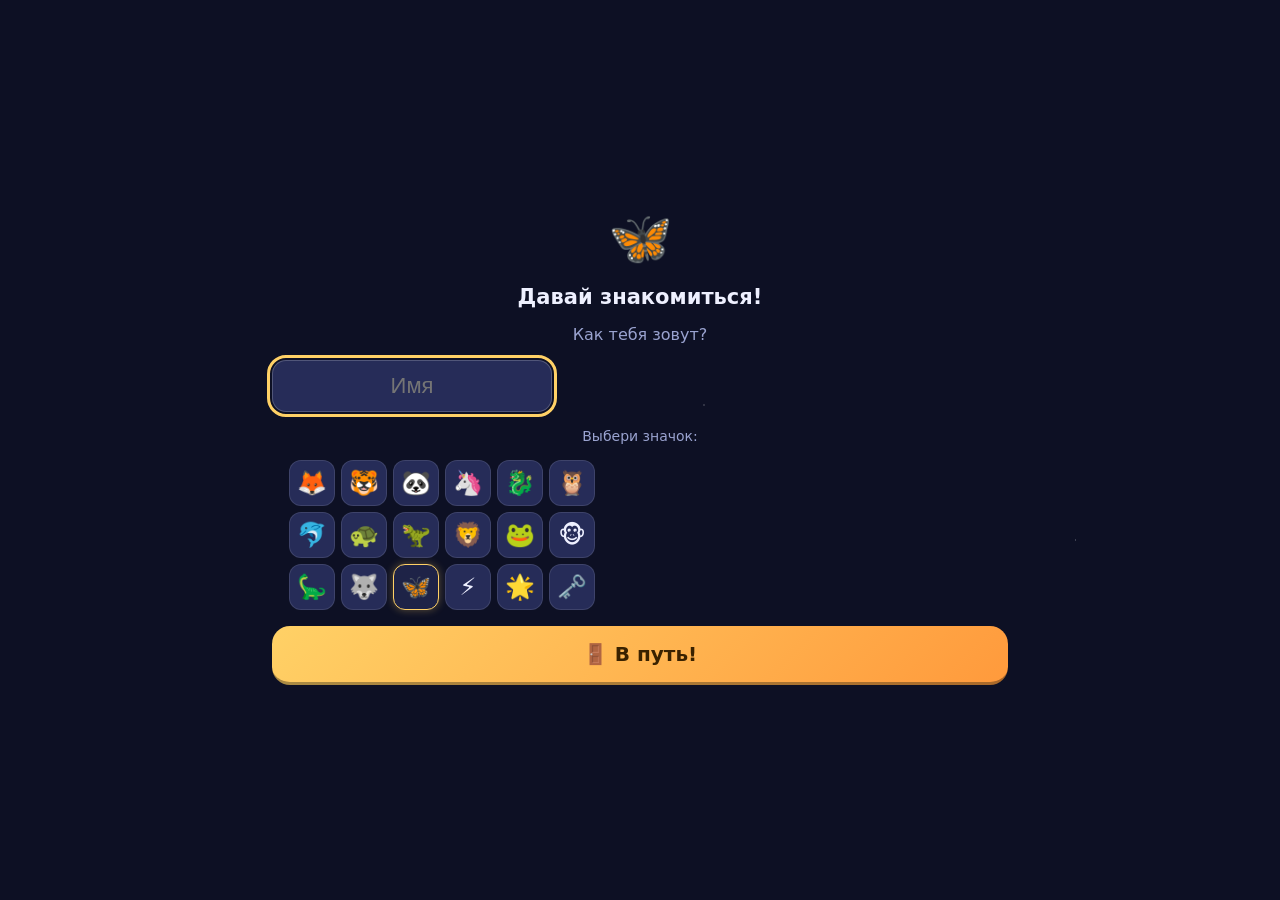
==== index.html @ c955a7b5 "a11y: контраст текста плиток земель до WCAG AA Белый текст на ярких землях не проходил AA: ×10 (жёлт" ====
<!DOCTYPE html>
<html lang="ru">
<head>
<meta charset="UTF-8">
<meta name="viewport" content="width=device-width, initial-scale=1.0, user-scalable=no">
<meta name="theme-color" content="#0d1024">
<link rel="manifest" href="manifest.webmanifest">
<link rel="icon" href="icon-192.png">
<link rel="apple-touch-icon" href="icon-192.png">
<meta name="apple-mobile-web-app-capable" content="yes">
<meta name="apple-mobile-web-app-status-bar-style" content="black-translucent">
<meta name="apple-mobile-web-app-title" content="Врата">
<title>Хранители Числовых Врат</title>
<style>
  :root{
    --bg:#0d1024; --bg2:#171b38; --card:#1e2347; --card2:#262c58;
    --text:#eef0ff; --muted:#9aa3d0; --accent:#ffd166; --good:#4ade80; --bad:#f0a5a5;
    --spark:#ffd166; --shard:#8be9fd;
  }
  *{box-sizing:border-box; margin:0; padding:0; -webkit-tap-highlight-color:transparent;}
  html,body{height:100%;}
  body{
    font-family:"Segoe UI", system-ui, -apple-system, sans-serif;
    background:var(--bg); color:var(--text);
    background-image:
      radial-gradient(1px 1px at 20% 30%, #ffffff55 50%, transparent 51%),
      radial-gradient(1px 1px at 70% 12%, #ffffff44 50%, transparent 51%),
      radial-gradient(1.5px 1.5px at 84% 60%, #ffffff33 50%, transparent 51%),
      radial-gradient(1px 1px at 40% 80%, #ffffff40 50%, transparent 51%),
      radial-gradient(1px 1px at 10% 65%, #ffffff30 50%, transparent 51%),
      radial-gradient(1.5px 1.5px at 55% 45%, #ffffff25 50%, transparent 51%);
    overflow-x:hidden;
  }
  #app{max-width:760px; margin:0 auto; min-height:100vh; display:flex; flex-direction:column; padding:12px;}

  /* ---------- Общие компоненты ---------- */
  .topbar{display:flex; align-items:center; gap:10px; padding:6px 2px 12px;}
  .topbar .spacer{flex:1;}
  .chip{background:var(--card); border-radius:20px; padding:6px 12px; font-size:15px; white-space:nowrap; border:1px solid #ffffff14;}
  .btn{
    display:inline-block; border:none; cursor:pointer; font-family:inherit;
    background:var(--card2); color:var(--text); border-radius:14px;
    padding:12px 20px; font-size:17px; border-bottom:3px solid #00000055;
    transition:transform .08s;
  }
  .btn:active{transform:translateY(2px); border-bottom-width:1px;}
  .btn.primary{background:linear-gradient(135deg,#ffd166,#ff9a3c); color:#3a2200; font-weight:700;}
  .btn.ghostb{background:transparent; border:1px solid #ffffff2e; border-bottom-width:1px;}
  .btn.small{padding:8px 14px; font-size:14px; border-radius:10px;}
  .btn.big{padding:16px 28px; font-size:20px; border-radius:18px;}
  .btn:disabled{opacity:.4; cursor:default;}
  .card{background:var(--card); border-radius:18px; padding:18px; border:1px solid #ffffff12;}
  .center{text-align:center;}
  h1{font-size:26px;} h2{font-size:21px;} h3{font-size:17px;}
  .muted{color:var(--muted);}
  .grow{flex:1;}
  .row{display:flex; gap:10px; align-items:center;}
  .col{display:flex; flex-direction:column; gap:10px;}
  .banner{
    background:linear-gradient(90deg,#4c1d95cc,#7c3aedcc); border-radius:14px;
    padding:10px 14px; font-size:15px; border:1px solid #a78bfa55;
  }
  /* клавиатурная навигация: видимый фокус */
  .btn:focus-visible, .numpad button:focus-visible, select:focus-visible, input:focus-visible,
  [role="button"]:focus-visible{
    outline:3px solid var(--accent); outline-offset:2px;
  }
  .fade-in{animation:fadeIn .4s ease;}
  @keyframes fadeIn{from{opacity:0; transform:translateY(8px);} to{opacity:1; transform:none;}}
  body.static-mode *{animation:none !important; transition:none !important;}
  /* уважение системной настройки «Уменьшение движения» (iPad/Android/ОС) */
  @media (prefers-reduced-motion: reduce){
    *{animation:none !important; transition:none !important;}
  }

  /* ---------- Карта ---------- */
  .lands{display:grid; grid-template-columns:repeat(3,1fr); gap:12px;}
  .land-tile{
    position:relative; border-radius:16px; padding:14px 10px 12px; cursor:pointer;
    border:1px solid #ffffff1c; text-align:center; color:#fff;
    border-bottom:4px solid #00000066; transition:transform .1s;
    min-height:112px; display:flex; flex-direction:column; justify-content:center; gap:4px;
  }
  .land-tile:active{transform:scale(.97);}
  .land-tile .lnum{font-size:30px; font-weight:800; text-shadow:0 2px 4px #00000088;}
  .land-tile .lname{font-size:12.5px; line-height:1.2; text-shadow:0 1px 3px #0000009c;}
  .land-tile .lprog{font-size:11px; text-shadow:0 1px 3px #0000009c;}
  .land-tile.locked{filter:grayscale(.85) brightness(.55); }
  .land-tile.done::after{content:"👑"; position:absolute; top:6px; right:8px; font-size:16px;}
  .land-tile .agent{
    position:absolute; top:-8px; left:-6px; font-size:22px;
    animation:agentPulse 1.2s infinite alternate; filter:drop-shadow(0 0 6px #a855f7);
  }
  @keyframes agentPulse{from{transform:scale(1);} to{transform:scale(1.2);}}
  .map-actions{display:grid; grid-template-columns:1fr 1fr; gap:10px; margin-top:14px;}
  .map-actions .btn{font-size:15px; padding:12px 10px;}
  .portal-btn{
    background:radial-gradient(circle at 50% 40%, #7c3aed, #2e1065) !important;
    color:#e9d5ff !important; animation:portalSpin 3s linear infinite; border:1px solid #a855f7aa !important;
  }
  @keyframes portalSpin{0%{box-shadow:0 0 8px #a855f7aa;} 50%{box-shadow:0 0 20px #a855f7;} 100%{box-shadow:0 0 8px #a855f7aa;}}

  /* ---------- Земля: врата ---------- */
  .gates{display:grid; grid-template-columns:repeat(5,1fr); gap:10px;}
  .gate{
    position:relative; height:86px; border-radius:12px 12px 6px 6px; cursor:pointer;
    display:flex; flex-direction:column; align-items:center; justify-content:center; gap:2px;
    background:linear-gradient(180deg,#3a3f6e,#23274d); border:1px solid #ffffff22;
    border-top-left-radius:40px; border-top-right-radius:40px;
    font-weight:700; font-size:15px; transition:transform .1s;
  }
  .gate:active{transform:scale(.95);}
  .gate .glabel{font-size:15px;}
  .gate .gsub{font-size:10.5px; font-weight:400; color:var(--muted);}
  .gate.locked{background:linear-gradient(180deg,#20233f,#181a30); color:#5b628f;}
  .gate.locked .gsub{color:#4a5080;}
  .gate.open{box-shadow:0 0 12px var(--landGlow,#ffd16655) inset, 0 0 8px var(--landGlow,#ffd16633);}
  .gate.twin::before{content:"🔁"; position:absolute; top:4px; right:5px; font-size:11px;}
  .gate.due1{opacity:.85; animation:flicker 2s infinite;}
  .gate.due2{opacity:.55;}
  .gate.due3{opacity:.32; animation:flicker 1.4s infinite;}
  @keyframes flicker{0%,100%{filter:brightness(1);} 50%{filter:brightness(1.5);}}
  .boss-card{margin-top:14px;}

  /* ---------- Экран вопроса ---------- */
  .quiz-wrap{flex:1; display:flex; flex-direction:column; justify-content:center; gap:18px; padding-bottom:8px;}
  .equation{
    text-align:center; font-size:52px; font-weight:800; letter-spacing:2px;
    font-variant-numeric:tabular-nums;
  }
  .equation .ans{
    display:inline-block; min-width:86px; border-bottom:4px solid var(--accent);
    color:var(--accent); text-align:center;
  }
  .equation.plain{color:#111;}
  .numpad{display:grid; grid-template-columns:repeat(3,1fr); gap:10px; max-width:340px; margin:0 auto; width:100%;}
  .numpad button{
    font-size:26px; padding:14px 0; border-radius:14px; border:none; cursor:pointer;
    background:var(--card2); color:var(--text); border-bottom:3px solid #00000055; font-family:inherit;
  }
  .numpad button:active{transform:translateY(2px);}
  .numpad .ok{background:linear-gradient(135deg,#4ade80,#16a34a); color:#052e12; font-weight:800;}
  .numpad .del{color:var(--muted);}
  .phase-tag{text-align:center; font-size:13px; color:var(--muted); letter-spacing:1px; text-transform:uppercase;}
  .hintbox{
    background:#3b2f0e; border:1px solid #ffd16655; color:#ffe9b0;
    border-radius:14px; padding:12px 16px; font-size:16.5px; text-align:center; line-height:1.45;
  }
  .scene{
    display:flex; flex-direction:column; align-items:center; gap:14px; padding:10px 0;
  }
  .dots{display:flex; flex-direction:column; gap:7px; align-items:center;}
  .dotrow{display:flex; gap:12px;}
  .dotgrp{display:flex; gap:4px;}
  .dot{width:16px; height:16px; border-radius:50%; background:var(--accent); box-shadow:0 0 5px #ffd16688;}
  body.subitize .dot{width:22px; height:22px;}
  .shake{animation:shake .4s;}
  @keyframes shake{0%,100%{transform:translateX(0);} 25%{transform:translateX(-8px);} 75%{transform:translateX(8px);}}
  .pop{animation:pop .45s;}
  @keyframes pop{0%{transform:scale(1);} 40%{transform:scale(1.25);} 100%{transform:scale(1);}}

  /* Режим Без магии */
  body.paper{background:#f5f5f0 !important; background-image:none !important; color:#111;}
  body.paper .equation .ans{color:#0a58ca; border-color:#0a58ca;}
  body.paper .numpad button{background:#fff; color:#111; border:1px solid #ccc; border-bottom:3px solid #bbb;}
  body.paper .numpad .ok{background:#198754; color:#fff; border-color:#146c43;}
  body.paper .phase-tag{color:#888;}
  body.paper .chip{background:#fff; color:#333; border-color:#ddd;}
  body.paper .btn.ghostb{color:#333; border-color:#bbb;}

  /* ---------- Босс ---------- */
  .boss-head{display:flex; align-items:center; gap:14px;}
  .boss-emoji{font-size:52px; filter:drop-shadow(0 0 10px var(--landGlow,#ffd166aa));}
  .cracks{display:flex; gap:8px; flex-wrap:wrap; justify-content:center; margin:10px 0;}
  .crack{
    width:38px; height:38px; border-radius:9px; display:flex; align-items:center; justify-content:center;
    font-size:19px; background:#111530; border:1px solid #ffffff22;
  }
  .crack.closed{background:linear-gradient(135deg,#4ade80,#16a34a); border-color:#4ade80;}
  .crack.failed{background:#5b2333; border-color:#f0a5a566;}
  .crack.current{outline:2px solid var(--accent); animation:flicker 1s infinite;}
  .bossbar{height:10px; background:#111530; border-radius:6px; overflow:hidden; margin-top:8px;}
  .bossbar>div{height:100%; background:linear-gradient(90deg,#4ade80,#a3e635); transition:width .3s;}

  /* ---------- Бой-молния (реванш на скорость) ---------- */
  .blitz-bar{height:6px; background:#111530; border-radius:4px; overflow:hidden; max-width:340px; margin:6px auto 0; width:100%;}
  .blitz-bar>div{height:100%; background:linear-gradient(90deg,#ffd166,#fb923c); animation:drain 3s linear forwards;}
  @keyframes drain{from{width:100%;} to{width:0;}}
  body.static-mode .blitz-bar{display:none;}
  .qtimer{height:9px; background:var(--card2); border-radius:5px; overflow:hidden; max-width:340px; margin:2px auto 0; width:100%;}
  .qtimer>div{height:100%; width:100%; background:linear-gradient(90deg,#f0a5a5,#e0564e); transition:width .09s linear;}

  /* ---------- Финальный босс ---------- */
  .chaos-grid{display:grid; grid-template-columns:repeat(6,1fr); gap:6px;}
  .ctile{
    aspect-ratio:1; border-radius:8px; display:flex; align-items:center; justify-content:center;
    font-size:12px; font-weight:700; background:#23274d; border:1px solid #ffffff18; cursor:default;
  }
  .ctile.broken{background:#3d1030; border-color:#f0a5a555; cursor:pointer; animation:flicker 1.6s infinite;}
  .ctile.fixed{background:linear-gradient(135deg,#2563eb,#4ade80); border-color:#4ade8088;}

  /* ---------- Кузница / Зал ---------- */
  .shop{display:grid; grid-template-columns:repeat(3,1fr); gap:10px;}
  .shop-item{background:var(--card2); border-radius:14px; padding:12px 8px; text-align:center; cursor:pointer; border:1px solid #ffffff14;}
  .shop-item .icon{font-size:34px;}
  .shop-item.owned{border-color:#4ade8088; box-shadow:0 0 8px #4ade8033;}
  .shop-item .price{font-size:13px; color:var(--spark);}
  .fresco{display:grid; grid-template-columns:repeat(10,1fr); gap:2px; border-radius:12px; overflow:hidden; aspect-ratio:1; max-width:340px; margin:0 auto;}
  .fcell{background:#111530;}
  .fcell.on{background-image:conic-gradient(from 180deg at 50% 120%, #7c3aed, #2563eb, #06b6d4, #4ade80, #ffd166, #fb923c, #f43f5e, #7c3aed); background-size:1000% 1000%;}
  .fireworks{position:fixed; inset:0; pointer-events:none; overflow:hidden; z-index:50;}
  .sparkfly{position:absolute; font-size:20px; animation:fly 1.4s ease-out forwards;}
  @keyframes fly{from{transform:translate(0,0) scale(1); opacity:1;} to{transform:translate(var(--dx),var(--dy)) scale(.3); opacity:0;}}

  /* ---------- Диплом ---------- */
  .diploma{
    background:#fdf6e3; color:#4a3200; border:8px double #b8860b; border-radius:8px;
    padding:30px 22px; text-align:center; font-family:Georgia, serif;
  }
  .diploma h2{font-size:24px; margin-bottom:8px;}
  @media print{
    body *{visibility:hidden;}
    .diploma, .diploma *{visibility:visible;}
    .diploma{position:fixed; inset:20px;}
  }

  /* ---------- Постепенная «отмена магии» — GDD §9 ---------- */
  /* этап 2+: подписи фаз и свечение исчезают */
  body.magic-soft .phase-tag{display:none;}
  body.magic-soft .gate.open{box-shadow:none;}
  /* этап 3+: мерцание и пульсация затихают */
  body.magic-min .gate.due1, body.magic-min .gate.due3{animation:none;}
  body.magic-min .land-tile .agent{animation:none;}
  body.magic-min .portal-btn{animation:none;}
  /* этап 4: мир вспомнил себя — дневная тема */
  body.day{ --bg:#eef1f8; --bg2:#e2e6f2; --card:#ffffff; --card2:#eef0fa; --text:#242b52; --muted:#5b6590;
    background:#eef1f8; background-image:none; }
  body.day .lore{background:#e6e9f6; color:#3a4370;}
  body.day .hintbox{background:#fff7dd; color:#6b5200; border-color:#e0c26a;}
  body.day .btn.ghostb{border-color:#00000022;}
  body.day .chip{border-color:#00000014;}
  body.day .card{border-color:#00000010;}
  body.day .equation .ans{color:#b07800; border-color:#b07800;}
  body.day .numpad button{border-bottom-color:#c9cede;}

  .toast{
    position:fixed; left:50%; bottom:24px; transform:translateX(-50%);
    background:#000000d9; color:#fff; padding:10px 20px; border-radius:24px;
    font-size:15px; z-index:100; animation:fadeIn .3s; max-width:90vw; text-align:center;
    border:1px solid #ffffff33;
  }
  /* Хаб «Тренировка» */
  .train-card{
    display:flex; align-items:center; gap:14px; width:100%; text-align:left; cursor:pointer; font-family:inherit;
    background:var(--card2); color:var(--text); border:1px solid #ffffff14; border-bottom:3px solid #00000055;
    border-radius:16px; padding:14px 16px; transition:transform .08s;
  }
  .train-card:active{transform:translateY(2px);}
  .train-card .tc-ic{font-size:30px; flex:none; width:40px; text-align:center;}
  .train-card .tc-tx{display:flex; flex-direction:column; gap:2px; min-width:0;}
  .train-card .tc-tx b{font-size:16px;}
  .train-card .muted{color:inherit; opacity:.72; font-size:13px;}

  /* Профили детей */
  .players{display:flex; flex-wrap:wrap; gap:12px; justify-content:center; max-width:420px;}
  .player-tile{
    width:110px; height:120px; border-radius:18px; cursor:pointer; font-family:inherit;
    background:var(--card2); color:var(--text); border:1px solid #ffffff1c; border-bottom:4px solid #00000055;
    display:flex; flex-direction:column; align-items:center; justify-content:center; gap:8px; transition:transform .08s;
  }
  .player-tile:active{transform:translateY(2px);}
  .player-tile.cur{border-color:var(--accent); box-shadow:0 0 12px #ffd16644;}
  .player-tile.add{background:transparent; border-style:dashed;}
  .player-tile .pemoji{font-size:42px; line-height:1;}
  .player-tile .pname{font-size:15px; max-width:100px; overflow:hidden; text-overflow:ellipsis; white-space:nowrap;}
  .emoji-pick{display:flex; flex-wrap:wrap; gap:6px; justify-content:center; max-width:340px;}
  .emoji-pick .ebtn{
    width:46px; height:46px; font-size:24px; border-radius:12px; cursor:pointer; font-family:inherit;
    background:var(--card2); color:var(--text); border:1px solid #ffffff1c;
  }
  .emoji-pick .ebtn.on{border-color:var(--accent); box-shadow:0 0 8px #ffd16655; background:var(--card);}
  .settings-row{display:flex; justify-content:space-between; align-items:center; gap:10px; padding:10px 0; border-bottom:1px solid #ffffff10; flex-wrap:wrap;}
  select{background:var(--card2); color:var(--text); border:1px solid #ffffff2a; border-radius:10px; padding:8px 10px; font-size:15px; font-family:inherit;}
  .lore{font-style:italic; color:#c7cdf5; background:#141838; padding:10px 14px; border-radius:12px; border-left:3px solid var(--shard); font-size:14.5px;}
  @media (max-width:480px){
    .gates{grid-template-columns:repeat(4,1fr);}
    .equation{font-size:42px;}
    .chaos-grid{grid-template-columns:repeat(5,1fr);}
  }
</style>
</head>
<body>
<div id="app"></div>
<script>
"use strict";
/* =====================================================================
   ХРАНИТЕЛИ ЧИСЛОВЫХ ВРАТ — прототип по GDD v2.0
   Один файл, без зависимостей. Прогресс — в localStorage.
   ===================================================================== */

/* ---------------- Данные мира ---------------- */
const LANDS = [
  {n:2,  name:"Пещеры Двух",    boss:"Голем-Зеркало",        icon:"🕳️", bossIcon:"🗿", color:"#2563eb",
   trick:"«Пара»: умножить на 2 — значит удвоить. N×2 = N + N. Пара глаз, пара рук!"},
  {n:3,  name:"Лес Трёх",       boss:"Трёхглавая Дриада",    icon:"🌲", bossIcon:"🐉", color:"#16a34a",
   trick:"«Триада»: N×3 = N×2 + ещё N. Сначала удвой, потом добавь ещё раз."},
  {n:4,  name:"Кузница Четырёх",boss:"Огненный Кузнец",      icon:"⚒️", bossIcon:"🔥", color:"#ea580c",
   trick:"«Удвой дважды»: N×4 = N×2, а потом ещё раз ×2. Два удара молота!"},
  {n:5,  name:"Озеро Пяти",     boss:"Левиафан Пятёрка",     icon:"🌊", bossIcon:"🐋", color:"#0891b2",
   trick:"«Половина от ×10»: N×5 = N×10 пополам. 8×10=80, половина — 40!"},
  {n:6,  name:"Башня Шести",    boss:"Шестикрылый Грифон",   icon:"🏰", bossIcon:"🦅", color:"#7c3aed",
   trick:"«×5 и ещё раз»: N×6 = N×5 + N. Сначала пятёрка, потом добавь N."},
  {n:7,  name:"Пустыня Семи",   boss:"Джинн Семи Печатей",   icon:"🏜️", bossIcon:"🧞", color:"#d4a24e",
   trick:"«Календарь»: 7 — это дни недели. N×7 = N недель! 2 недели = 14 дней, 3 недели = 21 день…"},
  {n:8,  name:"Ледник Восьми",  boss:"Морозный Великан",     icon:"🧊", bossIcon:"❄️", color:"#38bdf8",
   trick:"«Удвой трижды»: N×8 = N×2×2×2. Три удара молота! Или: N×10 минус N×2."},
  {n:9,  name:"Вулкан Девяти",  boss:"Дракон Девяти Огней",  icon:"🌋", bossIcon:"🐲", color:"#b91c1c",
   trick:"«Трюк с пальцами»: разложи 10 пальцев, загни палец с номером N — слева десятки, справа единицы! И проверка: N×9 = N×10 − N."},
  {n:10, name:"Замок Десяти",   boss:"Хаос Забвения",        icon:"🏯", bossIcon:"🌀", color:"#eab308",
   trick:"«Припиши ноль»: N×10 — просто допиши 0 к числу N. 7×10 = 70!"},
];
const landOf = n => LANDS.find(l=>l.n===n);

/* Боссы: [трещин, надо закрыть, можно ошибиться] — GDD §7.1 */
const BOSS_CFG = {2:[5,4,1],3:[5,4,1],4:[6,5,1],5:[6,5,1],6:[7,5,2],7:[7,5,2],8:[8,6,2],9:[8,6,2],10:[9,7,2]};
const BOSS_SOFT = [5,3,2]; // мягкий режим (дискалькулия / тревожность)

/* Профили — GDD §3, §12 */
const PROFILES = {
  y7:  {label:"Неспешный темп", portalMax:1, portalLen:3, srs:1.5, newPerTrip:5, softBoss:false, subitize:false, calm:false, static:false},
  y9:  {label:"Бодрый темп",    portalMax:2, portalLen:5, srs:1.0, newPerTrip:7, softBoss:false, subitize:false, calm:false, static:false},
  dys: {label:"Особый темп",   portalMax:0, portalLen:0, srs:2.0, newPerTrip:3, softBoss:true,  subitize:true,  calm:true,  static:false},
  adhd:{label:"Фокус",         portalMax:1, portalLen:2, srs:1.0, newPerTrip:4, softBoss:false, subitize:false, calm:false, static:true},
  anx: {label:"Спокойствие",   portalMax:1, portalLen:3, srs:1.0, newPerTrip:5, softBoss:true,  subitize:false, calm:true,  static:false},
  mast:{label:"Мастер (10+)",  portalMax:2, portalLen:6, srs:1.0, newPerTrip:9, softBoss:false, subitize:false, calm:false, static:false, hard:true},
};

/* SRS-интервалы (дни) по «коробкам» — упрощённый Лейтнер */
const SRS_DAYS = [0, 1, 3, 7, 14, 30];
const DAY = 24*3600*1000;

/* Осколки лора — собираются при повторениях и в порталах */
const LORE = [
  "Когда-то все Врата пели хором, и мир Арифметика звенел, как колокол.",
  "Хаос Забвения родился из одного-единственного «я потом повторю».",
  "Магистр Множитель в детстве боялся семёрки. Теперь она его лучший друг.",
  "Врата-близнецы построили два брата-мастера: один шёл слева, другой справа.",
  "Под Замком Десяти течёт река Нулей: всё, что в неё падает, исчезает.",
  "Джинн Семи Печатей считает дни недели, чтобы не забыть, кто он.",
  "Дракон Девяти Огней прячет на лапах секрет: его пальцы умеют считать.",
  "Искры — это застывшие правильные ответы древних Хранителей.",
  "Голем-Зеркало повторяет всё дважды, потому что дважды — надёжнее.",
  "Фреска Арифметики — карта памяти всего мира. Собери её — и мир вспомнит себя.",
  "Морозный Великан складывает лёд в стопки по восемь. Три удвоения — и мост готов.",
  "Левиафан Пятёрка дружит с Замком Десяти: он ровно его половина.",
];

const ARTIFACTS = [
  {id:"crown7",  icon:"👑", name:"Корона Семёрки",     title:"Повелитель Семёрки"},
  {id:"scale9",  icon:"🐲", name:"Чешуя Дракона",       title:"Укротитель Девятки"},
  {id:"hammer",  icon:"🔨", name:"Молот Прадеда",       title:"Мастер Молота"},
  {id:"lens",    icon:"🔮", name:"Линза Памяти",        title:"Хранитель Памяти"},
  {id:"compass", icon:"🧭", name:"Компас Хаоса",        title:"Ходок между Землями"},
  {id:"key",     icon:"🗝️", name:"Ключ Подземелья",     title:"Свет в Уголке Забвения"},
  {id:"bolt",    icon:"⚡", name:"Сердце Молнии",       title:"Молниеносный Хранитель"}, // только за все Бои-молнии
  {id:"trial",   icon:"🏆", name:"Печать Мастера",       title:"Гроссмейстер Таблицы"},  // только за золото Испытания Мастера
];

const SHOP = [
  {id:"helm1",  icon:"⛑️", name:"Шлем ученика",   price:30},
  {id:"cloak1", icon:"🧣", name:"Плащ странника", price:50},
  {id:"ham1",   icon:"🔨", name:"Молот-искра",    price:80},
  {id:"shield", icon:"🛡️", name:"Щит близнецов",  price:120},
  {id:"cloak2", icon:"🧥", name:"Плащ Магистра",  price:200},
  {id:"ham2",   icon:"⚡", name:"Гром-молот",     price:300},
];

/* ---------------- Игроки (профили детей) ---------------- */
const SAVE_PREFIX = "gates_save_v1";   // сейв на каждого ребёнка: SAVE_PREFIX + "__" + id
const REG_KEY = "gates_players";       // реестр: {players:[{id,name,emoji}], current}
const PLAYER_EMOJI = ["🦊","🐯","🐼","🦄","🐉","🦉","🐬","🐢","🦖","🦁","🐸","🐵","🦕","🐺","🦋","⚡","🌟","🗝️"];
let curPlayer = null;
const playerKey = id => SAVE_PREFIX + "__" + id;
function loadRegistry(){ try{ return JSON.parse(localStorage.getItem(REG_KEY)) || {players:[],current:null}; }catch(e){ return {players:[],current:null}; } }
function saveRegistry(r){ try{ localStorage.setItem(REG_KEY, JSON.stringify(r)); }catch(e){} }

/* ---------------- Состояние ---------------- */
let S = null;

function defaultState(){
  return {
    ver:1,
    profile:null,          // ключ из PROFILES
    introDone:false,
    facts:{},              // "3x7": {reps, box, due, last, errors, streak, slowCnt}
    bossDone:{},           // n -> true
    blitzDone:{},          // n -> лучший счёт молний в реванше
    chaosDone:false,
    allLandsOpen:false,   // включается после «Испытания на знание» — карта свободна
    trialBest:0,          // лучший ранг «Испытания Мастера»: 1 бронза, 2 серебро, 3 золото
    sparks:0,
    shards:[],             // индексы LORE (могут повторяться -> фрагменты фрески)
    frescoCells:[],        // открытые клетки 0..99
    artifacts:[],
    items:[],              // купленное в кузнице
    tricksShown:{},        // n -> true (трюк уже выдан)
    landErrors:{},         // n -> счётчик ошибок в земле (для just-in-time трюков)
    noMagicResults:[],     // {ts, correct, total}
    diploma:false,
    settings:{sound:true, voice:false, static:false, calm:false, srsMult:1.0, portalMax:null},
    portalsThisSession:0, sessionDay:null, newToday:0,
    streak:{days:0, last:null},
    stats:{answers:0, correct:0},
  };
}
function save(){ if(!curPlayer) return false; try{ localStorage.setItem(playerKey(curPlayer.id), JSON.stringify(S)); return true; }catch(e){ return false; } }
function load(){
  try{
    const raw = curPlayer ? localStorage.getItem(playerKey(curPlayer.id)) : null;
    if(raw){
      const p = JSON.parse(raw);
      S = defaultState();
      // вложенные ветки сливаем глубоко: новые ключи по умолчанию переживают старый сейв
      for(const k of Object.keys(p)){
        if((k==="settings"||k==="stats"||k==="streak") && p[k] && typeof p[k]==="object") Object.assign(S[k], p[k]);
        else S[k]=p[k];
      }
      S.ver=1;
      return;
    }
  }catch(e){}
  S = defaultState();
}

/* Реестр игроков: миграция старого единого сейва, создание, выбор, удаление */
function bootPlayers(){
  const reg = loadRegistry();
  // одноразовая миграция сейва старого формата (единый ключ) в первого игрока
  if(!reg.players.length && localStorage.getItem(SAVE_PREFIX)){
    const id = "p"+Date.now();
    try{ localStorage.setItem(playerKey(id), localStorage.getItem(SAVE_PREFIX)); localStorage.removeItem(SAVE_PREFIX); }catch(e){}
    reg.players.push({id, name:"Хранитель", emoji:"🧙"});
    reg.current = id;
    saveRegistry(reg);
  }
  return reg;
}
function newPlayerId(){ return "p"+Date.now()+Math.floor(Math.random()*1000); }
window.selectPlayer = id=>{
  const reg = loadRegistry();
  const p = reg.players.find(x=>x.id===id);
  if(!p) return showPlayerPick();
  curPlayer = p; reg.current = id; saveRegistry(reg);
  load(); applyBodyModes(); document.body.classList.remove("paper");
  showTitle();
};
function createPlayer(name, emoji){
  const reg = loadRegistry();
  const id = newPlayerId();
  const p = {id, name:(name||"Хранитель").slice(0,16), emoji:emoji||"🦊"};
  reg.players.push(p); reg.current = id; saveRegistry(reg);
  curPlayer = p; S = defaultState(); save();
  applyBodyModes(); document.body.classList.remove("paper");
  showTitle();
}
window.deletePlayer = id=>{
  const reg = loadRegistry();
  reg.players = reg.players.filter(x=>x.id!==id);
  if(reg.current===id) reg.current = reg.players[0] ? reg.players[0].id : null;
  saveRegistry(reg);
  try{ localStorage.removeItem(playerKey(id)); }catch(e){}
  if(curPlayer && curPlayer.id===id) curPlayer = null;
};

/* ---------------- Утилиты ---------------- */
const app = document.getElementById("app");
function render(html){ app.innerHTML = html; app.firstElementChild && app.firstElementChild.classList.add("fade-in"); window.scrollTo(0,0); }
function esc(s){ return String(s).replace(/[&<>"]/g, c=>({"&":"&amp;","<":"&lt;",">":"&gt;",'"':"&quot;"}[c])); }
function rnd(arr){ return arr[Math.floor(Math.random()*arr.length)]; }
function shuffle(a){ a=a.slice(); for(let i=a.length-1;i>0;i--){const j=Math.floor(Math.random()*(i+1)); [a[i],a[j]]=[a[j],a[i]];} return a; }
function toast(msg, ms=2200){
  document.querySelectorAll(".toast").forEach(x=>x.remove());
  const t=document.createElement("div"); t.className="toast"; t.innerHTML=msg;
  t.setAttribute("role","status"); t.setAttribute("aria-live","polite");
  document.body.appendChild(t); setTimeout(()=>t.remove(), ms);
}
function fireworks(n=14, force){
  if(prof().static || S.settings.static) return;
  if(!force){ // «отмена магии» глушит только фоновые салюты; force — для явных побед
    const st=magicStage();
    if(st>=3) return;            // магия — фон: без салютов
    if(st>=1) n=Math.ceil(n/2);  // магия упрощается: салюты скромнее
  }
  const box=document.createElement("div"); box.className="fireworks";
  for(let i=0;i<n;i++){
    const s=document.createElement("div"); s.className="sparkfly"; s.textContent=rnd(["✨","⭐","💫"]);
    s.style.left="50%"; s.style.top="50%";
    s.style.setProperty("--dx",(Math.random()*400-200)+"px");
    s.style.setProperty("--dy",(Math.random()*400-200)+"px");
    box.appendChild(s);
  }
  document.body.appendChild(box); setTimeout(()=>box.remove(),1500);
}
function prof(){ return PROFILES[S.profile || "y7"]; }
/* Постепенная «отмена магии» — GDD §9. Прокси недель — победы над боссами:
   0 (0–2 босса) полная магия · 1 (3–4) магия упрощается · 2 (5–7) магия тает ·
   3 (8) магия — фон · 4 (Хаос пал) мир без магии */
const MAGIC_STAGES=["Полная магия","Магия упрощается","Магия тает","Магия — фон","Мир без магии"];
function magicStage(){
  if(S.chaosDone) return 4;
  const b=Object.keys(S.bossDone).length;
  return b>=8 ? 3 : b>=5 ? 2 : b>=3 ? 1 : 0;
}
function applyBodyModes(){
  const st=magicStage();
  document.body.classList.toggle("static-mode", !!(prof().static || S.settings.static));
  document.body.classList.toggle("subitize", !!prof().subitize);
  document.body.classList.toggle("magic-soft", st>=2);
  document.body.classList.toggle("magic-min", st>=3);
  document.body.classList.toggle("day", st>=4);
}

/* ---------------- Звук ---------------- */
let AC=null;
function beep(freqs, dur=0.12, type="sine", gain=0.08){
  if(!S.settings.sound) return;
  try{
    AC = AC || new (window.AudioContext||window.webkitAudioContext)();
    freqs.forEach((f,i)=>{
      const o=AC.createOscillator(), g=AC.createGain();
      o.type=type; o.frequency.value=f;
      g.gain.setValueAtTime(gain, AC.currentTime + i*dur);
      g.gain.exponentialRampToValueAtTime(0.001, AC.currentTime + i*dur + dur);
      o.connect(g); g.connect(AC.destination);
      o.start(AC.currentTime + i*dur); o.stop(AC.currentTime + i*dur + dur);
    });
  }catch(e){}
}
const sndGood = ()=>beep([523,659,784], 0.11);
const sndBad  = ()=>beep([220,196], 0.16, "triangle", 0.05);
const sndWin  = ()=>beep([523,659,784,1047,784,1047], 0.1);
function speak(text){
  if(!S.settings.voice) return;
  try{
    const u=new SpeechSynthesisUtterance(text); u.lang="ru-RU"; u.rate=0.92;
    speechSynthesis.cancel(); speechSynthesis.speak(u);
  }catch(e){}
}

/* ---------------- Числа словами (для мантр) ---------------- */
const UNITS=["ноль","один","два","три","четыре","пять","шесть","семь","восемь","девять"];
const TEENS=["десять","одиннадцать","двенадцать","тринадцать","четырнадцать","пятнадцать","шестнадцать","семнадцать","восемнадцать","девятнадцать"];
const TENS=["","десять","двадцать","тридцать","сорок","пятьдесят","шестьдесят","семьдесят","восемьдесят","девяносто"];
function numWords(n){
  if(n<10) return UNITS[n];
  if(n<20) return TEENS[n-10];
  if(n===100) return "сто";
  const t=Math.floor(n/10), u=n%10;
  return TENS[t] + (u? " "+UNITS[u] : "");
}
const MULT_ADV={1:"один раз",2:"дважды",3:"трижды",4:"четырежды",5:"пятью",6:"шестью",7:"семью",8:"восемью",9:"девятью",10:"десятью"};
function mantra(a,b){ return `${MULT_ADV[a]||a} ${numWords(b)} — ${numWords(a*b)}`; }

/* ---------------- Факты и SRS ---------------- */
function keyOf(a,b){ const [x,y]=a<=b?[a,b]:[b,a]; return x+"x"+y; }
function fact(a,b){ return S.facts[keyOf(a,b)] || null; }
function isOpen(a,b){ const f=fact(a,b); return !!(f && f.reps>0); }
function ensureFact(a,b){
  const k=keyOf(a,b);
  if(!S.facts[k]) S.facts[k]={reps:0, box:0, due:0, last:0, errors:0, streak:0, slowCnt:0};
  return S.facts[k];
}
function srsMult(){ return (S.settings.srsMult||1) * prof().srs; }
function scheduleNext(f, ok){
  const now=Date.now();
  if(ok){ f.box=Math.min(f.box+1, SRS_DAYS.length-1); f.streak++; }
  else  { f.box=Math.max(f.box-1, 1); f.streak=0; }
  f.last=now;
  f.due = now + SRS_DAYS[f.box]*DAY/srsMult();
}
/* уровень «призрачности»: 0 свежие, 1 мерцают, 2 полупрозрачные, 3 призрак */
function ghostLevel(f){
  if(!f || f.reps===0) return 0;
  const over = Date.now() - f.due;
  if(over<0) return 0;
  if(over < 2*DAY/srsMult()) return 1;
  if(over < 6*DAY/srsMult()) return 2;
  return 3;
}
function isDue(f){ return f && f.reps>0 && Date.now()>=f.due; }
/* фаза повторения по реально прошедшему времени (GDD §5): «SRS-дни» = дни × темп профиля */
function phaseFor(f){
  const srsDays=(Date.now()-f.last)/DAY*srsMult();
  return srsDays<2 ? 2 : srsDays<6 ? 3 : 4;
}
/* «липкие» примеры для Уголка Забвения — GDD §6.2 */
function stickyFacts(){
  return Object.entries(S.facts)
    .filter(([k,f]) => f.reps>0 && (f.errors>=2 || f.slowCnt>=2))
    .map(([k])=>k);
}
function parseKey(k){ const [a,b]=k.split("x").map(Number); return {a,b}; }
/* все ключи земли n: n×m, m=2..10 (×1 — зеркальные, открываются во вступлении) */
function landKeys(n){ const r=[]; for(let m=2;m<=10;m++) r.push(keyOf(n,m)); return [...new Set(r)]; }
function landOpenCount(n){ return landKeys(n).filter(k=>{const f=S.facts[k]; return f&&f.reps>0;}).length; }
function landDueCount(n){ return landKeys(n).filter(k=>isDue(S.facts[k])).length; }
function landUnlocked(n){
  if(n===2 || S.allLandsOpen) return true; // знаток гуляет по карте свободно
  const idx=LANDS.findIndex(l=>l.n===n);
  const prev=LANDS[idx-1].n;
  return landOpenCount(prev)===landKeys(prev).length; // все врата прошлой земли открыты
}
function totalOpen(){ // из 45 «настоящих» + 10 зеркальных = 55
  const real=Object.values(S.facts).filter(f=>f.reps>0).length;
  return real + (S.introDone?10:0);
}
function openFresco(k){
  for(let i=0;i<k;i++){
    const closed=[]; for(let c=0;c<100;c++) if(!S.frescoCells.includes(c)) closed.push(c);
    if(!closed.length) return;
    S.frescoCells.push(rnd(closed));
  }
}
function grantShard(){
  const idx=Math.floor(Math.random()*LORE.length);
  S.shards.push(idx);
  openFresco(2);
  save();
  return LORE[idx];
}
/* сглаженное время ответа — для метрики автоматизации (<2 сек) */
function recTime(f,ms){ if(ms>0 && ms<60000) f.ema = f.ema ? Math.round(f.ema*0.7+ms*0.3) : ms; }
function grantArtifact(){
  const left=ARTIFACTS.filter(a=>!S.artifacts.includes(a.id) && a.id!=="bolt" && a.id!=="trial");
  if(!left.length) return null;
  const a=rnd(left); S.artifacts.push(a.id); save(); return a;
}

/* ---------------- Подсказки-декомпозиции — GDD §7.2 ---------------- */
let hintFlip=false;
function hintFor(a,b){
  // t — «таблица» подсказки (больший множитель), k — второй
  const t=Math.max(a,b), k=Math.min(a,b);
  // чередуем два пути к ответу (Baroody, GDD §2): табличный трюк и «сосед снизу»
  hintFlip=!hintFlip;
  if(hintFlip && t>2 && t<10){
    return `Сосед снизу: ${k}×${t} = ${k}×${t-1} + ${k} = ${k*(t-1)} + ${k}. Сколько это?`;
  }
  switch(t){
    case 2: return `${k}×2 — это ${k} + ${k}. Сколько будет ${k} + ${k}?`;
    case 3: return `${k}×3 — это ${k}×2 + ${k} = ${k*2} + ${k}. Сколько это?`;
    case 4: return `${k}×4 — удвой дважды: ${k}×2 = ${k*2}, а ${k*2}×2 = ?`;
    case 5: return `${k}×5 — половина от ${k}×10. ${k}×10 = ${k*10}, а половина — ?`;
    case 6: return `${k}×6 — это ${k}×5 + ${k} = ${k*5} + ${k}. Сколько это?`;
    case 7: return `${k}×7 — это ${k}×5 + ${k}×2 = ${k*5} + ${k*2}. Сколько это?`;
    case 8: return `${k}×8 — это ${k}×10 − ${k}×2 = ${k*10} − ${k*2}. Сколько это?`;
    case 9: return `${k}×9 — это ${k}×10 − ${k} = ${k*10} − ${k}. Сколько это?`;
    case 10: return `${k}×10 — просто припиши ноль к ${k}!`;
  }
  return `Попробуй по шагам: ${a}×${b} = ${a}×${b-1} + ${a}.`;
}

/* =====================================================================
   ЭКРАН ВОПРОСА (универсальный движок ввода ответа)
   opts: {a, b, phase, minimal, paper, context, onDone(ok, ms, attempts), headerHtml, hint}
   ===================================================================== */
let quizState=null, quizTimer=null;
function clearQuizTimer(){ if(quizTimer){ clearInterval(quizTimer); quizTimer=null; } }
function askFact(opts){
  quizState = {input:"", start:Date.now(), attempts:0, hinted:false, opts};
  drawQuiz();
}
/* обратный отсчёт для режима Мастера: истёк — ответ засчитан как неверный */
function startQuizTimer(sec){
  clearQuizTimer();
  const t0=Date.now();
  quizTimer=setInterval(()=>{
    if(!quizState){ clearQuizTimer(); return; }
    const frac=Math.max(0, 1 - (Date.now()-t0)/(sec*1000));
    const fill=document.getElementById("qtimerfill");
    if(fill) fill.style.width=(frac*100)+"%";
    if(frac<=0){ clearQuizTimer(); sndBad(); finishQuiz(false, sec*1000, quizState.attempts||1, true); }
  }, 80);
}
function finishQuiz(ok, ms, attempts, timedOut){
  clearQuizTimer();
  const st=quizState; quizState=null;
  setTimeout(()=>{
    if(!st.opts.paper) document.body.classList.remove("paper");
    st.opts.onDone(ok, ms, attempts, timedOut);
  }, ok?350:200);
}
function drawQuiz(hintText, wrong){
  const {a,b,phase,paper,headerHtml} = quizState.opts;
  const phaseNames={1:"Фаза 1 · Знакомство",2:"Фаза 2 · Ритм",3:"Фаза 3 · Действие",4:"Фаза 4 · Извлечение"};
  document.body.classList.toggle("paper", !!paper);
  render(`
    <div class="topbar">
      ${quizState.opts.onQuit?'<button class="btn small ghostb" onclick="quizQuit()">✕</button>':""}
      ${paper?'<span class="chip">📝 Как в тетради</span>':`<span class="chip">✨ ${S.sparks}</span>`}
      <span class="spacer"></span>
      ${quizState.opts.progress?`<span class="chip">${quizState.opts.progress}</span>`:""}
    </div>
    ${headerHtml||""}
    <div class="quiz-wrap">
      ${phase && !paper ? `<div class="phase-tag">${phaseNames[phase]||""}</div>`:""}
      <div class="equation ${paper?'plain':''} ${wrong?'shake':''}" id="eq">
        ${a} × ${b} = <span class="ans" id="ansbox">${quizState.input||"&nbsp;"}</span>
      </div>
      ${quizState.opts.timer?`<div class="qtimer noprint"><div id="qtimerfill"></div></div>`:""}
      ${hintText?`<div class="hintbox">💡 ${hintText}</div>`:""}
      <div class="numpad">
        ${[1,2,3,4,5,6,7,8,9].map(d=>`<button onclick="numTap(${d})">${d}</button>`).join("")}
        <button class="del" onclick="numDel()" aria-label="Стереть">⌫</button>
        <button onclick="numTap(0)">0</button>
        <button class="ok" onclick="numOk()" aria-label="Ответить">✓</button>
      </div>
    </div>
  `);
  if(quizState.opts.timer && !quizTimer) startQuizTimer(quizState.opts.timer);
}
window.numTap = d=>{
  if(!quizState) return;
  if(quizState.input.length>=3) return;
  quizState.input += d;
  document.getElementById("ansbox").textContent = quizState.input;
};
window.numDel = ()=>{
  if(!quizState) return;
  quizState.input = quizState.input.slice(0,-1);
  document.getElementById("ansbox").innerHTML = quizState.input||"&nbsp;";
};
window.numOk = ()=>{
  if(!quizState || quizState.input==="") return;
  const {a,b} = quizState.opts;
  const val=parseInt(quizState.input,10);
  quizState.attempts++;
  const ms=Date.now()-quizState.start;
  const correct = val===a*b;
  // Режим Мастера: один выстрел — ответ окончателен, без подсказки и показа ответа
  if(quizState.opts.oneShot){
    const eq=document.getElementById("eq");
    if(correct){ sndGood(); if(eq) eq.classList.add("pop"); }
    else { sndBad(); if(eq) eq.classList.add("shake"); }
    finishQuiz(correct, ms, quizState.attempts);
    return;
  }
  if(correct){
    sndGood();
    const eq=document.getElementById("eq"); if(eq) eq.classList.add("pop");
    finishQuiz(quizState.attempts===1, ms, quizState.attempts); // ok = верно с первой попытки
  }else{
    sndBad();
    quizState.input="";
    if(quizState.attempts===1 && !quizState.opts.noHint){
      drawQuiz(quizState.opts.hint || hintFor(a,b), true);
    }else if(quizState.attempts>=2){
      // после 2-й ошибки — показать ответ и попросить повторить его (achievable step)
      drawQuiz(`Ответ: <b>${a} × ${b} = ${a*b}</b>. Набери его — и врата это запомнят.`, true);
    }else{
      drawQuiz(null, true);
    }
  }
};
window.quizQuit = ()=>{
  if(!quizState) return;
  const quit=quizState.opts.onQuit;
  quizState=null;
  clearQuizTimer();
  document.body.classList.remove("paper");
  if(quit) quit();
};
document.addEventListener("keydown", e=>{
  if(quizState){
    if(e.key>="0" && e.key<="9") numTap(+e.key);
    else if(e.key==="Backspace") numDel();
    else if(e.key==="Enter"){ e.preventDefault(); numOk(); } // Enter = отправить, не «клик» по фокусу
    return;
  }
  // активация div-кнопок (врата, земли, плитки, лавка) с клавиатуры
  if((e.key==="Enter"||e.key===" ") && e.target && e.target.closest){
    const el=e.target.closest('[role="button"]');
    if(el){ e.preventDefault(); el.click(); }
  }
});

/* Сцена «Знакомство»: группы точек (dual coding, субитизация по 5) */
function dotsScene(a,b){
  let rows="";
  for(let i=0;i<a;i++){
    let grp="", dots="";
    for(let j=1;j<=b;j++){
      dots+=`<div class="dot"></div>`;
      if(j%5===0 || j===b){ grp+=`<div class="dotgrp">${dots}</div>`; dots=""; }
    }
    rows+=`<div class="dotrow">${grp}</div>`;
  }
  return `<div class="dots">${rows}</div>`;
}

/* =====================================================================
   ВСТУПЛЕНИЕ: Врата Пустоты и Зеркала — GDD §4.1
   ===================================================================== */
/* Экран «Кто играет?» — выбор ребёнка (у каждого свой прогресс) */
window.showPlayerPick = ()=>{
  document.body.classList.remove("paper");
  const reg = loadRegistry();
  if(!reg.players.length){ return showAddPlayer(true); }
  // последний игравший — первым, для быстрого тапа
  const list = [...reg.players].sort((a,b)=> (a.id===reg.current?-1:0) - (b.id===reg.current?-1:0));
  render(`
    <div class="quiz-wrap center col" style="gap:18px; justify-content:center;">
      <div style="font-size:56px;">👋</div>
      <h1>Кто играет?</h1>
      <div class="players">
        ${list.map(p=>`<button class="player-tile ${p.id===reg.current?"cur":""}" onclick="selectPlayer('${p.id}')">
          <span class="pemoji">${p.emoji}</span><span class="pname">${esc(p.name)}</span></button>`).join("")}
        <button class="player-tile add" onclick="showAddPlayer()"><span class="pemoji">＋</span><span class="pname">Добавить</span></button>
      </div>
      <button class="btn ghostb small" onclick="showParentGate('players')">⚙️ Взрослым: управлять профилями</button>
    </div>
  `);
};
let addSel = "🦊";
window.showAddPlayer = (first)=>{
  addSel = PLAYER_EMOJI[Math.floor(Math.random()*PLAYER_EMOJI.length)];
  render(`
    <div class="quiz-wrap center col" style="gap:16px; justify-content:center;">
      <div style="font-size:52px;" id="addPreview">${addSel}</div>
      <h2>${first?"Давай знакомиться!":"Новый Хранитель"}</h2>
      <p class="muted">Как тебя зовут?</p>
      <input id="pname" maxlength="16" placeholder="Имя" autocomplete="off"
        style="font-size:22px; padding:12px 14px; width:min(280px,80vw); text-align:center; border-radius:14px; border:1px solid #ffffff33; background:var(--card2); color:var(--text);">
      <p class="muted" style="font-size:14px;">Выбери значок:</p>
      <div class="emoji-pick">
        ${PLAYER_EMOJI.map(e=>`<button class="ebtn ${e===addSel?"on":""}" onclick="pickEmoji('${e}')">${e}</button>`).join("")}
      </div>
      <button class="btn primary big" onclick="confirmAddPlayer()">🚪 В путь!</button>
      ${first?"":`<button class="btn ghostb small" onclick="showPlayerPick()">Назад</button>`}
    </div>
  `);
  setTimeout(()=>{const el=document.getElementById("pname"); el&&el.focus();},60);
};
window.pickEmoji = e=>{
  addSel = e;
  const pv=document.getElementById("addPreview"); if(pv) pv.textContent=e;
  document.querySelectorAll(".emoji-pick .ebtn").forEach(b=>b.classList.toggle("on", b.textContent===e));
};
window.confirmAddPlayer = ()=>{
  const nm = (document.getElementById("pname").value||"").trim() || "Хранитель";
  createPlayer(nm, addSel);
};
function showTitle(){
  applyBodyModes();
  const who = curPlayer ? `<div class="row" style="justify-content:center; gap:8px;"><span class="chip">${curPlayer.emoji} ${esc(curPlayer.name)}</span><button class="btn ghostb small" onclick="showPlayerPick()">👥 Сменить</button></div>` : "";
  render(`
    <div class="quiz-wrap center col" style="gap:20px;">
      <div style="font-size:74px;">🗝️✨</div>
      <h1>Хранители Числовых Врат</h1>
      ${who}
      <p class="muted" style="max-width:420px; margin:0 auto;">
        Мир Арифметика погас: Хаос Забвения запер 55 Числовых Врат.
        Каждый пример — дверь. Каждый ответ — удар молота.
      </p>
      ${S.profile ? `
        <button class="btn primary big" onclick="showMap()">Продолжить путь</button>
        <button class="btn ghostb small" onclick="showProfilePick()">Сменить профиль</button>
      `:`
        <button class="btn primary big" onclick="showProfilePick()">Начать путь Хранителя</button>
      `}
    </div>
  `);
}
window.showProfilePick = ()=>{
  render(`
    <div class="quiz-wrap col" style="gap:14px; justify-content:center;">
      <h2 class="center">Кто ты, Хранитель?</h2>
      <p class="muted center">Выбери, с чего начать путь. Взрослый может изменить это в Панели Магистра.</p>
      <button class="btn big" onclick="pickProfile('y7')">🌱 Я только знакомлюсь с умножением</button>
      <button class="btn big" onclick="startPlacement()">🎓 Я уже кое-что знаю — пропустить выученное</button>
      <button class="btn big" onclick="pickProfile('mast')">🗡️ Мне больше 10 — режим Мастера (сложнее)</button>
      <button class="btn big" onclick="startDiag()">🧪 Не уверен — проверь меня</button>
      <button class="btn ghostb" onclick="showParentGate('menu')">⚙️ Я взрослый — настроить профиль</button>
    </div>
  `);
};
window.pickProfile = p=>{
  S.profile=p;
  if(p==="anx"||p==="dys") S.settings.calm=true;
  if(p==="adhd") S.settings.static=true;
  save(); applyBodyModes();
  S.introDone ? showMap() : introStep(0);
};

/* Диагностический тест — GDD §3: 5 примеров на точность и скорость → автопрофиль */
let diag=null;
window.startDiag = ()=>{
  diag={qs:[[2,3],[3,4],[2,6],[4,5],[6,7]], i:0, ok:0, times:[]};
  diagNext();
};
window.diagNext = ()=>{
  if(!diag) return;
  if(diag.i>=diag.qs.length){
    const avg=diag.times.reduce((s,t)=>s+t,0)/diag.times.length;
    const okCnt=diag.ok, rec = okCnt>=4 && avg<5000 ? "y9" : "y7";
    diag=null;
    render(`
      <div class="quiz-wrap center col" style="gap:14px;">
        <div style="font-size:56px;">🧙‍♂️</div>
        <h2>Проверка пройдена!</h2>
        <p class="muted">Верных: ${okCnt} из 5 · среднее время: ${(avg/1000).toFixed(1)} сек</p>
        <p class="lore">«${rec==="y9"?"Ты быстр и точен. Пойдём бодрым шагом":"Начнём спокойным шагом — так знания держатся крепче"}» — Магистр.</p>
        <button class="btn primary big" onclick="pickProfile('${rec}')">Профиль «${PROFILES[rec].label}» — вперёд!</button>
        <button class="btn ghostb small" onclick="showProfilePick()">Выбрать самому</button>
        ${okCnt<=2?`<p class="muted" style="font-size:13px; max-width:400px; margin:0 auto;">Взрослому: если счёт даётся трудно, загляните в Панель Магистра — там есть профиль «Особый темп» с мягким режимом.</p>`:""}
      </div>`);
    return;
  }
  const [a,b]=diag.qs[diag.i];
  askFact({
    a,b, noHint:true,
    onQuit:()=>{ diag=null; showProfilePick(); },
    progress:`${diag.i+1} / 5`,
    headerHtml:`<div class="center muted" style="font-size:13.5px;">Проверка Магистра — просто отвечай, как получается</div>`,
    onDone:(ok,ms,att)=>{ if(ok&&att===1) diag.ok++; diag.times.push(ms); diag.i++; diagNext(); },
  });
};

/* =====================================================================
   ИСПЫТАНИЕ НА ЗНАНИЕ: ребёнок отмечает выученные таблицы, Магистр
   проверяет их и открывает — чтобы знаток шёл сразу к невыученным.
   ===================================================================== */
let placement=null;
window.startPlacement = (fromMap)=>{
  placement={picked:new Set(), fromMap:!!fromMap};
  drawPlacementPick();
};
function drawPlacementPick(){
  const chips=[];
  for(let n=2;n<=10;n++){
    const on=placement.picked.has(n);
    chips.push(`<button class="btn ${on?"primary":"ghostb"}" style="min-width:64px;" onclick="placeToggle(${n})">×${n}${on?" ✓":""}</button>`);
  }
  render(`
    <div class="quiz-wrap center col" style="gap:16px; justify-content:center;">
      <div style="font-size:52px;">🎓</div>
      <h2>Что ты уже умеешь?</h2>
      <p class="muted" style="max-width:440px; margin:0 auto;">Отметь таблицы, которые уже знаешь. Магистр коротко проверит их —
      и откроет, чтобы ты не тратил время на выученное, а шёл сразу к трудному.</p>
      <div class="row" style="flex-wrap:wrap; gap:8px; justify-content:center; max-width:380px;">${chips.join("")}</div>
      <button class="btn primary big" onclick="placeVerifyStart()" ${placement.picked.size?"":"disabled"}>Проверь меня, Магистр</button>
      <button class="btn ghostb small" onclick="${placement.fromMap?"placeCancel()":"showProfilePick()"}">${placement.fromMap?"Отмена":"Я лучше начну с начала"}</button>
    </div>
  `);
}
window.placeToggle = n=>{ placement.picked.has(n)?placement.picked.delete(n):placement.picked.add(n); drawPlacementPick(); };
window.placeCancel = ()=>{ placement=null; showMap(); };
window.placeVerifyStart = ()=>{
  if(!placement.picked.size) return;
  if(!S.profile) S.profile="y9"; // знаток идёт бодрым темпом (взрослый может сменить)
  // по 2 «трудных» факта на каждую отмеченную таблицу
  const qs=[];
  [...placement.picked].sort((a,b)=>a-b).forEach(n=>{
    const ms=shuffle([4,6,7,8,9]).slice(0,2);
    ms.forEach(m=>qs.push([n,m]));
  });
  placement.qs=qs; placement.i=0; placement.fail=new Set();
  placeVerifyNext();
};
window.placeVerifyNext = ()=>{
  if(!placement) return;
  if(placement.i>=placement.qs.length){ return placeApply(); }
  const [n,m]=placement.qs[placement.i];
  const [x,y]=Math.random()<0.5?[n,m]:[m,n];
  askFact({
    a:x,b:y, noHint:true,
    onQuit:()=>{ placement=null; showProfilePick(); },
    progress:`${placement.i+1} / ${placement.qs.length}`,
    headerHtml:`<div class="center muted" style="font-size:13.5px;">Испытание на знание — отвечай сам, без подсказок</div>`,
    onDone:(ok,ms,att)=>{ if(!(ok&&att===1)) placement.fail.add(n); placement.i++; placeVerifyNext(); },
  });
};
function placeApply(){
  const passed=[...placement.picked].filter(n=>!placement.fail.has(n)).sort((a,b)=>a-b);
  const failed=[...placement.picked].filter(n=>placement.fail.has(n)).sort((a,b)=>a-b);
  S.introDone=true; S.allLandsOpen=true;
  const now=Date.now();
  passed.forEach(n=>{
    for(let m=2;m<=10;m++){
      const f=ensureFact(n,m);
      if(f.reps===0){ // не трогаем уже честно открытые
        f.reps=1; f.origin=n; f.box=2; f.last=now; f.due=now + SRS_DAYS[2]*DAY/srsMult();
      }
    }
  });
  save(); applyBodyModes();
  if(passed.length) fireworks(16, true);
  const remaining=LANDS.map(l=>l.n).filter(n=>landKeys(n).some(k=>{const f=S.facts[k]; return !f||f.reps===0;}));
  placement=null;
  render(`
    <div class="quiz-wrap center col" style="gap:14px;">
      <div style="font-size:52px;">🎓✨</div>
      <h2>Магистр признал твои знания!</h2>
      ${passed.length?`<p class="lore">Открыты как выученные: <b>${passed.map(n=>"×"+n).join(", ")}</b>. Они будут иногда возвращаться на повтор — чтобы не забылись.</p>`:""}
      ${failed.length?`<p class="muted">Ещё стоит закрепить: <b>${failed.map(n=>"×"+n).join(", ")}</b> — тут пример-другой не дался. Начнём с них.</p>`:""}
      ${remaining.length?`<p class="muted">Осталось выучить: <b>${remaining.map(n=>"×"+n).join(", ")}</b>. Карта открыта — иди прямо к ним!</p>`
        :`<p class="muted">Ты открыл всю таблицу! Осталось одолеть боссов и пройти тест «Без магии».</p>`}
      <button class="btn primary big" onclick="showMap()">На карту мира</button>
    </div>
  `);
}

const INTRO=[
  {
    html:()=>`
      <div class="quiz-wrap center col" style="gap:16px;">
        <div style="font-size:60px;">🧙‍♂️</div>
        <h2>Магистр Множитель</h2>
        <p class="lore">«Приветствую, Хранитель. Прежде чем идти к Вратам — два закона мира.
        Их не нужно запоминать. Они просто есть. Как гравитация».</p>
        <button class="btn primary" onclick="introStep(1)">Слушаю, Магистр</button>
      </div>`
  },
  {
    html:()=>`
      <div class="quiz-wrap center col" style="gap:14px;">
        <h2>⚫ Врата Пустоты</h2>
        <div style="font-size:44px;"><span id="vanish">🍎🍎🍎🍎🍎</span> → 🕳️</div>
        <p class="muted">Умножь на ноль — и ничего не останется.<br><b style="color:var(--text)">Любое число × 0 = 0</b></p>
        <div class="equation" style="font-size:36px;">7 × 0 = <span class="ans" style="min-width:60px;">?</span></div>
        <div class="row" style="justify-content:center; gap:10px;">
          <button class="btn" onclick="introZero(7)">7</button>
          <button class="btn" onclick="introZero(0)">0</button>
          <button class="btn" onclick="introZero(70)">70</button>
        </div>
      </div>`
  },
  {
    html:()=>`
      <div class="quiz-wrap center col" style="gap:14px;">
        <h2>🪞 Зеркальные Врата</h2>
        <div style="font-size:44px;">🦊 → 🪞 → 🦊</div>
        <p class="muted">Умножь на один — и всё останется собой.<br><b style="color:var(--text)">Любое число × 1 = само число</b></p>
        <div class="equation" style="font-size:36px;">9 × 1 = <span class="ans" style="min-width:60px;">?</span></div>
        <div class="row" style="justify-content:center; gap:10px;">
          <button class="btn" onclick="introOne(1)">1</button>
          <button class="btn" onclick="introOne(10)">10</button>
          <button class="btn" onclick="introOne(9)">9</button>
        </div>
      </div>`
  },
  {
    html:()=>`
      <div class="quiz-wrap center col" style="gap:16px;">
        <div style="font-size:60px;">🗺️</div>
        <h2>Девять земель ждут</h2>
        <p class="lore">«Смотри: всего врат — сто. Но врата-близнецы едины: 3×7 и 7×3 — одна дверь,
        просто с двух сторон. Тебе нужно открыть не 100 дверей, а 55. И десять зеркальных ты уже знаешь».</p>
        <p class="muted">Идём. Там, где начинается настоящая работа.</p>
        <button class="btn primary big" onclick="finishIntro()">На карту мира!</button>
      </div>`
  },
];
window.introStep = i=>{ render(INTRO[i].html()); };
window.introZero = v=>{
  if(v===0){ sndGood(); toast("Верно! Всё исчезло в Пустоте. ✔"); introStep(2); }
  else { sndBad(); toast("Хм… Пустота забирает всё. Попробуй ещё."); }
};
window.introOne = v=>{
  if(v===9){ sndGood(); toast("Верно! Зеркало ничего не меняет. ✔"); introStep(3); }
  else { sndBad(); toast("Зеркало отражает без изменений. Попробуй ещё."); }
};
window.finishIntro = ()=>{
  S.introDone=true; S.sparks+=10; save();
  fireworks(); sndWin();
  showMap();
};

/* =====================================================================
   КАРТА МИРА
   ===================================================================== */
function agentLand(){
  // «Агент Хаоса» — земля с наибольшим числом призрачных врат
  let best=null, bestCnt=0;
  for(const l of LANDS){
    const c=landDueCount(l.n);
    if(c>bestCnt){ bestCnt=c; best=l.n; }
  }
  return bestCnt>0 ? best : null;
}
function newSessionCheck(){
  const today=new Date().toDateString();
  if(S.sessionDay!==today){
    const yesterday=new Date(Date.now()-DAY).toDateString();
    // серия только растёт: пропуск не «сжигает» её со стыдом, а начинает заново
    S.streak.days = S.streak.last===yesterday ? S.streak.days+1 : 1;
    S.streak.last=today;
    S.sessionDay=today; S.portalsThisSession=0; S.newToday=0; save();
  }
}
window.showMap = ()=>{
  applyBodyModes(); document.body.classList.remove("paper");
  newSessionCheck();
  const agent=agentLand();
  const dueTotal=Object.values(S.facts).filter(f=>isDue(f)).length;
  const gear=S.items.map(id=>{const it=SHOP.find(s=>s.id===id); return it?it.icon:"";}).join(" ");
  const lastArt=ARTIFACTS.filter(a=>S.artifacts.includes(a.id)).pop();
  const showStreak=S.streak.days>=2 && S.profile!=="anx";
  const sticky=stickyFacts();
  const portalMax = S.settings.portalMax!=null ? S.settings.portalMax : prof().portalMax;
  const showPortal = S.portalsThisSession < portalMax && totalOpen()>=13 && Math.random()<0.75;
  const bossesDone = Object.keys(S.bossDone).length;
  const noMagicOpen = bossesDone>=3;
  const mst=magicStage();
  const lastNM=S.noMagicResults.length?S.noMagicResults[S.noMagicResults.length-1]:null;
  const nmToday=lastNM && new Date(lastNM.ts).toDateString()===new Date().toDateString();
  const nudgeNM = mst>=2 && mst<4 && noMagicOpen && !nmToday;
  const tiles = LANDS.map(l=>{
    const open=landOpenCount(l.n), total=landKeys(l.n).length;
    const unlocked=landUnlocked(l.n);
    const done=S.bossDone[l.n] || (l.n===10 && S.chaosDone);
    const due=landDueCount(l.n);
    return `
      <div class="land-tile ${unlocked?"":"locked"} ${done?"done":""}" tabindex="0" role="button"
           aria-label="${l.name}, таблица на ${l.n}, ${!unlocked?"заперта":done?"пройдена":due>0?due+" врат шепчут":"открыто "+open+" из "+total+" врат"}"
           style="background:linear-gradient(#0000004d,#0000004d), linear-gradient(160deg, ${l.color}cc, ${l.color}55);"
           onclick="${unlocked?`showLand(${l.n})`:`lockedLand(${l.n})`}">
        ${agent===l.n?'<div class="agent" title="Агент Хаоса!">🌀</div>':""}
        <div class="lnum">×${l.n}</div>
        <div class="lname">${l.icon} ${l.name}</div>
        <div class="lprog">${unlocked? (due>0?`👻 ${due} шепчут`:`${open}/${total} врат`) : "🔒"}</div>
      </div>`;
  }).join("");
  render(`
    <div class="topbar">
      <span class="chip">✨ ${S.sparks}</span>
      <span class="chip">🧩 ${S.frescoCells.length}/100</span>
      <span class="spacer"></span>
      <span class="chip">🚪 ${totalOpen()}/55</span>
    </div>
    <div class="row" style="margin-bottom:10px; flex-wrap:wrap; gap:8px;">
      <button class="chip" style="cursor:pointer; font-family:inherit; border:1px solid #ffffff14;" onclick="showPlayerPick()" title="Сменить игрока">${curPlayer?curPlayer.emoji+" "+esc(curPlayer.name):"🧙 Хранитель"}${gear?" "+gear:""}</button>
      ${lastArt?`<span class="chip">🏅 «${esc(lastArt.title)}»</span>`:""}
      ${showStreak?`<span class="chip">🔥 на посту ${S.streak.days} дн.</span>`:""}
    </div>
    ${dueTotal>0?`<button class="banner" style="margin-bottom:12px; display:block; width:100%; text-align:left; cursor:pointer; font-family:inherit; color:var(--text);" onclick="startReview()">
      🌀 Врата шепчут: <b>${dueTotal}</b>${agent?` · Агент Хаоса в «${esc(landOf(agent).name)}»`:""} — <b>⚡ Отразить угрозу!</b></button>`:""}
    ${showPortal?`<button class="banner portal-btn" style="margin-bottom:12px; display:block; width:100%; text-align:left; cursor:pointer; font-family:inherit; color:#e9d5ff;" onclick="startPortal()">
      🌀 <b>Портал Хаоса открылся!</b> Блиц из разных земель — двойные искры и осколок лора.</button>`:""}
    ${nudgeNM?`<button class="banner" style="margin-bottom:12px; display:block; width:100%; text-align:left; cursor:pointer; font-family:inherit; color:var(--text); background:linear-gradient(90deg,#4a4458cc,#6b6272cc); border-color:#c9c3d6aa;" onclick="startNoMagic(10)">
      🕯️ Магия тает — и это хорошо: ты становишься сильнее её. Попробуй сегодня <b>«Без магии»</b>.</button>`:""}
    ${mst>=4?`<p class="lore" style="margin-bottom:12px;">«Мир помнит себя. Магия больше не нужна — но врата всегда открыты для тебя» — Магистр.</p>`:""}
    <div class="lands">${tiles}</div>
    <div class="map-actions">
      <button class="btn" style="background:#243a52;" onclick="showTrainHub()">🎯 Тренировка</button>
      <button class="btn" onclick="showForge()">⚒️ Кузница</button>
      <button class="btn" onclick="showWorkshop()">🔬 Мастерская</button>
      <button class="btn" onclick="showHall()">🏛️ Зал Славы</button>
      <button class="btn ghostb" onclick="showParentGate('map')">⚙️ Панель Магистра</button>
    </div>
  `);
};
window.lockedLand = n=>{
  const idx=LANDS.findIndex(l=>l.n===n);
  toast(`🔒 Сначала открой все врата: <b>${esc(LANDS[idx-1].name)}</b>`);
};

/* =====================================================================
   ОЧЕРЕДЬ ПОВТОРЕНИЙ: все шепчущие врата одной миссией (GDD §15)
   ===================================================================== */
let review=null;
window.startReview = ()=>{
  const due=Object.entries(S.facts).filter(([k,f])=>isDue(f))
    .sort((a,b)=>a[1].due-b[1].due).map(([k])=>k).slice(0,8); // самые просроченные — первыми
  if(!due.length){ toast("✨ Призраков нет — все врата сияют!"); return; }
  review={qs:due, i:0};
  render(`
    <div class="quiz-wrap center col" style="gap:16px;">
      <div style="font-size:60px;">👻⚡</div>
      <h2>Отрази агента Хаоса</h2>
      <p class="muted" style="max-width:420px; margin:0 auto;">${due.length} врат шепчут из тумана.
      Подзаряди их ответами — и агент отступит. Самые старые призраки дают осколки лора.</p>
      <button class="btn primary big" onclick="reviewNext()">⚡ Начать</button>
      <button class="btn ghostb small" onclick="showMap()">Позже</button>
    </div>`);
};
window.reviewNext = ()=>{
  if(!review) return;
  if(review.i>=review.qs.length){
    S.sparks+=10; save(); sndWin(); fireworks(16);
    render(`
      <div class="quiz-wrap center col" style="gap:16px;">
        <div style="font-size:60px;">🛡️✨</div>
        <h2>Агент Хаоса отступил!</h2>
        <p class="muted">Врата снова сияют. +10 ✨ за дозор.</p>
        <button class="btn primary" onclick="showMap()">На карту</button>
      </div>`);
    review=null; return;
  }
  const k=review.qs[review.i];
  const {a,b}=parseKey(k);
  const [x,y]=Math.random()<0.5?[a,b]:[b,a];
  const phase=phaseFor(S.facts[k]);
  const st=magicStage();
  if(phase===2 && st<3) speak(`${MULT_ADV[x]||x} ${numWords(y)}?`);
  askFact({
    a:x,b:y, phase,
    onQuit:()=>{ review=null; showMap(); },
    progress:`${review.i+1} / ${review.qs.length}`,
    headerHtml: phase===2 && st<3
      ? `<div class="lore center" style="margin-bottom:4px;">🎵 «${MULT_ADV[x]||x} ${numWords(y)} — …?» Проговори вслух!</div>`
      : st>=2 ? ""
      : `<div class="center" style="font-size:26px; padding:4px;">👻</div>`,
    // земля трудности — больший множитель, а не случайная ориентация показа (иначе трюки уходят не туда)
    onDone:(ok,ms,att)=>afterAnswer(Math.max(x,y),Math.min(x,y),ok,ms,att, ()=>{ if(review){ review.i++; reviewNext(); } }),
  });
};

/* =====================================================================
   МАРАФОН: решить все примеры сразу, без ожидания призраков и порядка.
   Обновляет память (SRS/статистику), верный ответ открывает врата.
   ===================================================================== */
let marathon=null;
function allFactKeys(){
  const set=new Set();
  for(let n=2;n<=10;n++) for(let m=2;m<=10;m++) set.add(keyOf(n,m));
  return [...set]; // 45 уникальных фактов
}
window.startMarathon = ()=>{
  const chips=[];
  for(let n=2;n<=10;n++) chips.push(`<button class="btn ghostb" style="min-width:60px;" onclick="marathonRun(${n})">×${n}</button>`);
  render(`
    <div class="quiz-wrap center col" style="gap:16px; justify-content:center;">
      <div style="font-size:52px;">🏃</div>
      <h2>Марафон</h2>
      <p class="muted" style="max-width:440px; margin:0 auto;">Реши примеры прямо сейчас — без ожидания, без сюжета и таймеров.
      Верные ответы открывают врата и укрепляют память. Ошибся — Магистр подскажет.</p>
      <button class="btn primary big" onclick="marathonRun(0)">Вся таблица · 45 примеров</button>
      <p class="muted" style="font-size:13px;">или одна таблица:</p>
      <div class="row" style="flex-wrap:wrap; gap:8px; justify-content:center; max-width:380px;">${chips.join("")}</div>
      <button class="btn ghostb small" onclick="showMap()">На карту</button>
    </div>
  `);
};
window.marathonRun = table=>{
  const keys = table? Array.from({length:9},(_,i)=>keyOf(table,i+2)) : allFactKeys();
  marathon={qs:shuffle([...new Set(keys)]), i:0, ok:0, times:[], missed:[], table};
  marathonNext();
};
window.marathonNext = ()=>{
  if(!marathon) return;
  if(marathon.i>=marathon.qs.length){
    const {ok, qs, times, missed, table}=marathon;
    const avg=times.length?times.reduce((s,t)=>s+t,0)/times.length/1000:0;
    S.sparks += ok*2; save();
    if(ok===qs.length && ok>0) fireworks(20, true);
    marathon=null;
    render(`
      <div class="quiz-wrap center col" style="gap:14px;">
        <div style="font-size:56px;">${ok===qs.length?"🏆":"🏁"}</div>
        <h2>Марафон пройден!</h2>
        <p class="muted">Верно с первой попытки: <b style="color:var(--text)">${ok} из ${qs.length}</b> · среднее время: ${avg.toFixed(1)} сек · +${ok*2} ✨</p>
        ${missed.length?`<p class="muted">Стоит повторить: ${[...new Set(missed)].map(k=>{const{a,b}=parseKey(k);return `<b>${a}×${b}</b>`;}).join(", ")}</p>`:`<p class="lore">Ни одной ошибки — ты держишь всю таблицу!</p>`}
        <div class="row" style="justify-content:center; gap:10px; flex-wrap:wrap;">
          <button class="btn primary" onclick="marathonRun(${table})">Ещё раз</button>
          ${missed.length?`<button class="btn" onclick="marathonMissed(${JSON.stringify([...new Set(missed)]).replace(/"/g,"&quot;")})">Только трудные (${[...new Set(missed)].length})</button>`:""}
          <button class="btn ghostb" onclick="showMap()">На карту</button>
        </div>
      </div>
    `);
    return;
  }
  const {a,b}=parseKey(marathon.qs[marathon.i]);
  const [x,y]=Math.random()<0.5?[a,b]:[b,a];
  askFact({
    a:x,b:y,
    onQuit:()=>{ marathon=null; showMap(); },
    progress:`${marathon.i+1} / ${marathon.qs.length}`,
    headerHtml:`<div class="center" style="font-size:24px;">🏃</div>`,
    onDone:(ok,ms,att)=>{
      const k=keyOf(x,y);
      const f=ensureFact(x,y);
      const first=(f.reps===0);
      f.reps++;
      if(first) f.origin=Math.min(x,y);
      if(ok&&att===1){ marathon.ok++; recTime(f,ms); }
      else { f.errors++; marathon.missed.push(k); }
      if(ms>5000) f.slowCnt++;
      scheduleNext(f, ok&&att===1);
      marathon.times.push(ms);
      S.stats.answers++; if(ok&&att===1) S.stats.correct++;
      save();
      marathon.i++; marathonNext();
    }
  });
};
window.marathonMissed = keys=>{
  marathon={qs:shuffle(keys), i:0, ok:0, times:[], missed:[], table:0};
  marathonNext();
};

/* =====================================================================
   ИСПЫТАНИЕ МАСТЕРА: жёсткий челлендж 10+ — один выстрел, на время,
   3 жизни, реальный провал. Ответ не показывается до конца (отложенная
   обратная связь). Desirable difficulty + testing effect (GDD §2).
   ===================================================================== */
let trial=null;
const TRIAL_SEC=4, TRIAL_LEN=20, TRIAL_LIVES=3;
window.startTrial = ()=>{
  const opened=Object.entries(S.facts).filter(([k,f])=>f.reps>0).map(([k])=>k);
  if(opened.length<10){ // испытание — только по уже открытым фактам, иначе это не вызов, а расстрел
    render(`
      <div class="quiz-wrap center col" style="gap:16px;">
        <div style="font-size:52px;">🗡️</div>
        <h2>Ещё рано для Испытания</h2>
        <p class="muted" style="max-width:440px; margin:0 auto;">Испытание проверяет то, что ты уже знаешь, а открыто пока
        только <b style="color:var(--text)">${opened.length}</b> врат. Пройди приключение или Марафон — и возвращайся за рангом Мастера.</p>
        <button class="btn primary" onclick="showMap()">На карту</button>
      </div>`);
    return;
  }
  trial={qs:shuffle(opened).slice(0,TRIAL_LEN), i:0, lives:TRIAL_LIVES, ok:0, times:[], missed:[]};
  render(`
    <div class="quiz-wrap center col" style="gap:16px;">
      <div style="font-size:56px;">🗡️</div>
      <h2>Испытание Мастера</h2>
      <p class="muted" style="max-width:450px; margin:0 auto;">${trial.qs.length} примеров вперемешку. <b style="color:var(--text)">Один ответ на каждый</b>,
      на время (${TRIAL_SEC} сек). Подсказок нет, ответ не покажут. Ошибка или промедление — минус жизнь.
      Потеряешь <b style="color:var(--text)">все 3&nbsp;❤️</b> — испытание провалено.</p>
      <p class="muted">Разбор ошибок — в конце. За прохождение — ранг Мастера.</p>
      <button class="btn primary big" onclick="trialNext()">🗡️ Начать испытание</button>
      <button class="btn ghostb small" onclick="showMap()">Не сейчас</button>
    </div>
  `);
};
function trialHearts(){ return "❤️".repeat(trial.lives)+"🖤".repeat(TRIAL_LIVES-trial.lives); }
window.trialNext = ()=>{
  if(!trial) return;
  if(trial.lives<=0) return trialEnd(false);
  if(trial.i>=trial.qs.length) return trialEnd(true);
  const {a,b}=parseKey(trial.qs[trial.i]);
  const [x,y]=Math.random()<0.5?[a,b]:[b,a];
  askFact({
    a:x,b:y, oneShot:true, timer:TRIAL_SEC, noHint:true,
    onQuit:()=>{ trial=null; showMap(); },
    progress:`${trial.i+1} / ${trial.qs.length}`,
    headerHtml:`<div class="center" style="font-size:22px; letter-spacing:2px;">${trialHearts()}</div>`,
    onDone:(ok,ms,att,timedOut)=>{
      const f=ensureFact(x,y);
      if(ok){
        trial.ok++; f.reps++; recTime(f,ms); scheduleNext(f,true);
      }else{
        trial.lives--; trial.missed.push(keyOf(x,y));
        // честно неверный ответ — знаниевая ошибка, кормит SRS/Уголок; таймаут — только скорость, не незнание
        if(!timedOut){ f.reps++; f.errors++; scheduleNext(f,false); }
      }
      S.stats.answers++; if(ok) S.stats.correct++;
      save();
      if(!ok) toast(timedOut?"⏳ Время вышло! −1 ❤️":"✗ Мимо! −1 ❤️", 1200);
      trial.i++; trialNext();
    }
  });
};
function trialEnd(passed){
  const {ok, qs, times, missed, lives}=trial;
  const avg=times.length?times.reduce((s,t)=>s+t,0)/times.length/1000:0;
  let rank=0, rankName="", emblem="";
  if(passed){
    rank = (missed.length===0 && avg<2.5) ? 3 : missed.length<=2 ? 2 : 1;
    [rankName,emblem]=[["Бронза","🥉"],["Серебро","🥈"],["Золото","🥇"]][rank-1];
    S.sparks += [15,25,40][rank-1];
    S.trialBest=Math.max(S.trialBest||0, rank);
  }
  let extra="";
  if(rank===3 && !S.artifacts.includes("trial")){
    S.artifacts.push("trial");
    const a=ARTIFACTS.find(x=>x.id==="trial");
    extra=`<p>🏆 Золото с первого раза! Артефакт: <b>${a.icon} ${esc(a.name)}</b><br><span class="muted">Титул: «${esc(a.title)}»</span></p>`;
  }
  save();
  if(passed){ sndWin(); fireworks(20, true); } else sndBad();
  const review = missed.length
    ? `<div class="card" style="max-width:420px; margin:0 auto;"><b>Разбор — повтори это:</b><div class="row" style="flex-wrap:wrap; gap:8px; justify-content:center; margin-top:8px;">
        ${[...new Set(missed)].map(k=>{const{a,b}=parseKey(k);return `<span class="chip">${a}×${b} = <b>${a*b}</b></span>`;}).join("")}</div></div>`
    : "";
  render(`
    <div class="quiz-wrap center col" style="gap:14px;">
      <div style="font-size:60px;">${passed?emblem:"🗡️💔"}</div>
      <h2>${passed?`Ранг: ${rankName}!`:"Испытание не пройдено"}</h2>
      <p class="muted">Верно: ${ok} из ${qs.length} · осталось ${trialHearts0(lives)} · среднее время: ${avg.toFixed(1)} сек${passed?` · +${[15,25,40][rank-1]} ✨`:""}</p>
      ${passed?"":`<p class="muted">Кончились жизни. Это честный проигрыш — в этом и вызов. Разбери ошибки и вернись сильнее.</p>`}
      ${extra}
      ${review}
      <div class="row" style="justify-content:center; gap:10px; flex-wrap:wrap;">
        <button class="btn primary" onclick="startTrial()">🗡️ Ещё раз</button>
        <button class="btn ghostb" onclick="showMap()">На карту</button>
      </div>
    </div>
  `);
  trial=null;
}
function trialHearts0(l){ return "❤️".repeat(Math.max(0,l))+"🖤".repeat(TRIAL_LIVES-Math.max(0,l)); }

/* =====================================================================
   ЗЕМЛЯ: врата
   ===================================================================== */
window.showLand = n=>{
  const L=landOf(n);
  const keys=landKeys(n);
  const allOpen = keys.every(k=>{const f=S.facts[k]; return f&&f.reps>0;});
  const bossReady = allOpen && !S.bossDone[n];
  const finalReady = n===10 && allOpen && !S.chaosDone && LANDS.slice(0,8).every(l=>S.bossDone[l.n]);
  const bossBeaten = S.bossDone[n] || (n===10 && S.chaosDone);
  const blitzOk = bossBeaten && !(S.settings.calm || prof().calm); // спокойные профили — без таймеров (GDD §12)
  const gates = [1,...Array.from({length:9},(_,i)=>i+2)].map(m=>{
    const k=keyOf(n,m);
    if(m===1){
      return `<div class="gate open" tabindex="0" role="button" aria-label="Зеркальные врата ${n} на 1, открыты" style="--landGlow:${L.color}66" onclick="toast('🪞 Зеркальные врата: ${n}×1 = ${n}. Ты знал это с самого начала!')">
        <div class="glabel">${n}×1</div><div class="gsub">зеркало</div></div>`;
    }
    const f=S.facts[k];
    const opened=f&&f.reps>0;
    const twin = opened && (f.origin!=null ? f.origin!==n : Math.min(n,m)!==n); // открыто из другой земли
    const gl=ghostLevel(f);
    const cls = opened ? `open ${gl?`due${gl}`:""} ${twin?"twin":""}` : "locked";
    const sub = !opened ? "заперто" : gl>=3 ? "призрак…" : gl>0 ? "шепчет" : (twin?"близнец":"открыто");
    return `<div class="gate ${cls}" tabindex="0" role="button" aria-label="Врата ${n} на ${m}, ${sub}" style="--landGlow:${L.color}66" onclick="gateTap(${n},${m})">
      <div class="glabel">${n}×${m}</div><div class="gsub">${sub}</div></div>`;
  }).join("");
  render(`
    <div class="topbar">
      <button class="btn small ghostb" onclick="showMap()">← Карта</button>
      <span class="spacer"></span>
      ${keys.some(k=>{const f=S.facts[k]; return !f||f.reps===0;})?`<span class="chip">🆕 сегодня: ${Math.min(S.newToday,prof().newPerTrip)}/${prof().newPerTrip}</span>`:""}
      <span class="chip">✨ ${S.sparks}</span>
    </div>
    <h2 style="color:${L.color}; text-shadow:0 0 12px ${L.color}55;">${L.icon} ${esc(L.name)}</h2>
    <p class="muted" style="margin:6px 0 14px;">Таблица ×${n}. Врата-близнецы уже открыты с другой стороны — просто посмотри на них.</p>
    <div class="gates">${gates}</div>
    <div class="card boss-card" style="border-color:${L.color}66;">
      <div class="boss-head">
        <div class="boss-emoji" style="--landGlow:${L.color}aa;">${L.bossIcon}</div>
        <div class="grow">
          <h3>${esc(L.boss)}</h3>
          <div class="muted" style="font-size:13.5px;">${allOpen? (S.bossDone[n]||S.chaosDone&&n===10?"Побеждён! Земля свободна. 👑":"Стережёт выход из земли…") : "Появится, когда все врата открыты."}</div>
        </div>
        ${finalReady?`<button class="btn primary" onclick="startChaos()">⚔️ Финальный бой!</button>`
          : bossReady&&n!==10?`<button class="btn primary" onclick="startBoss(${n})">⚔️ В бой!</button>`
          : bossReady&&n===10?`<button class="btn" onclick="toast('Хаос ждёт, когда падут все восемь боссов…')">🌀</button>`
          : blitzOk?`<button class="btn" style="background:linear-gradient(135deg,#3b2f0e,#5b4a14); border:1px solid #ffd16655;" onclick="startBlitz(${n})">⚡ Бой-молния${S.blitzDone[n]?` · ${S.blitzDone[n]}`:""}</button>`:""}
      </div>
    </div>
    ${S.tricksShown[n]?`<div class="hintbox" style="margin-top:12px;">🧙‍♂️ ${esc(L.trick)}</div>`:""}
  `);
};
window.gateTap = (n,m)=>{
  const f=fact(n,m);
  if(f && f.reps>0 && !isDue(f)){
    toast(`✨ Врата сияют: <b>${n}×${m} = ${n*m}</b>`);
    return;
  }
  if((!f || f.reps===0) && S.newToday>=prof().newPerTrip){
    toast("🧙‍♂️ «На сегодня новых врат хватит — мозгу нужен сон, чтобы их запомнить. Повтори шепчущие или возвращайся завтра»", 3200);
    return;
  }
  startGateFlow(n,m);
};

/* Поток одного врат: фазы — GDD §5 */
function startGateFlow(n,m){
  const f=ensureFact(n,m);
  const L=landOf(n);
  if(f.reps===0){
    // Фаза 1: Знакомство — статичная сцена, тихо, 1 канал
    render(`
      <div class="topbar"><button class="btn small ghostb" onclick="showLand(${n})">← Назад</button></div>
      <div class="quiz-wrap center col" style="gap:16px;">
        <div class="phase-tag">Фаза 1 · Знакомство</div>
        <div class="scene">
          ${dotsScene(Math.min(n,m),Math.max(n,m))}
          <div class="equation" style="font-size:40px;">${n} × ${m} = <b style="color:var(--accent)">${n*m}</b></div>
          <p class="muted">${Math.min(n,m)} ряд${Math.min(n,m)>=5?"ов":Math.min(n,m)>1?"а":""} по ${Math.max(n,m)} — всего ${n*m}. Запомни картину.</p>
        </div>
        <button class="btn primary big" onclick="gatePhase2(${n},${m})">Теперь я сам!</button>
      </div>
    `);
  }else{
    // Повторение: фаза привязана к реально прошедшему времени (GDD §5)
    const phase = phaseFor(f);
    const st=magicStage();
    if(phase===2 && st<3) speak(`${MULT_ADV[n]||n} ${numWords(m)}?`);
    askFact({
      a:n, b:m, phase,
      onQuit:()=>showLand(n),
      headerHtml: phase===2 && st<3
        ? `<div class="lore center" style="margin-bottom:4px;">🎵 «${MULT_ADV[n]||n} ${numWords(m)} — …?» Проговори вслух и добей ритм числом!</div>`
        : st>=2 ? ""
        : `<div class="center" style="font-size:26px; padding:4px;">${L.icon}</div>`,
      onDone:(ok,ms,att)=>afterAnswer(n,m,ok,ms,att, ()=>{
        if(phase===2){ speak(mantra(n,m)); toast(`🎵 «${mantra(n,m)}»`, 2600); }
        showLand(n);
      }),
    });
  }
}
window.gatePhase2 = (n,m)=>{
  askFact({
    a:n,b:m, phase:1, noHint:false,
    onQuit:()=>showLand(n),
    onDone:(ok,ms,att)=>{
      const f=ensureFact(n,m);
      f.reps=1; f.origin=n; scheduleNext(f, ok);
      if(ok) recTime(f,ms);
      S.sparks+=10; S.newToday++; openFresco(1);
      S.stats.answers++; if(ok)S.stats.correct++;
      if(!ok){ f.errors++; bumpLandErrors(n); }
      save();
      fireworks(10);
      const [x,y]=[Math.min(n,m),Math.max(n,m)];
      toast(x!==y?`🚪 Открыты сразу двое врат: <b>${x}×${y}</b> и <b>${y}×${x}</b> — это одна дверь! +10 ✨`
                 :`🚪 Врата <b>${x}×${y}</b> открыты! +10 ✨`, 2800);
      maybeTrick(n, ()=>showLand(n));
    }
  });
};

/* Обработка ответа при повторении */
function afterAnswer(n,m,ok,ms,attempts, next){
  const f=ensureFact(n,m);
  const wasBox=f.box;
  const prevLast=f.last; // до scheduleNext, который перезапишет last
  f.reps++;
  if(ms>5000) f.slowCnt++;
  if(ok) recTime(f,ms); // автоматизация — время верного ответа с первой попытки
  if(!ok){ f.errors++; bumpLandErrors(n); }
  scheduleNext(f, ok);
  S.stats.answers++; if(ok)S.stats.correct++;
  // Асимметричная награда — GDD §6.3: осколок за повторение через 7+ реальных дней
  const longGap = prevLast && (Date.now()-prevLast) >= 7*DAY/srsMult();
  if(ok){
    if(longGap){
      const lore=grantShard();
      S.sparks+=5;
      toast(`🧩 Осколок лора: <i>«${esc(lore)}»</i> +5 ✨`, 3400);
    }else{
      S.sparks += wasBox<=1 ? 3 : 5;
      toast(`✔ Верно! +${wasBox<=1?3:5} ✨`);
    }
  }else{
    S.sparks+=1;
    toast("Ты добрался до ответа — это тоже победа. +1 ✨ за упорство");
  }
  save();
  maybeTrick(n, next);
}
function bumpLandErrors(n){
  S.landErrors[n]=(S.landErrors[n]||0)+1;
}
/* Just-in-time трюки — GDD §7.4 */
function maybeTrick(n, next){
  const L=landOf(n);
  const need = n===9?3:2;
  if(!S.tricksShown[n] && (S.landErrors[n]||0)>=need && n>=4){
    S.tricksShown[n]=true; save();
    render(`
      <div class="quiz-wrap center col" style="gap:16px;">
        <div style="font-size:56px;">🧙‍♂️</div>
        <h2>Магистр Множитель шепчет приём</h2>
        <div class="hintbox" style="font-size:18px;">${esc(L.trick)}</div>
        <p class="muted">Этот приём теперь всегда в Мастерской.</p>
        <button class="btn primary big" id="trickNext">Понял! Дальше</button>
      </div>
    `);
    document.getElementById("trickNext").onclick = next;
  }else next();
}

/* =====================================================================
   БОСС ЗЕМЛИ — GDD §7
   ===================================================================== */
let boss=null;
window.startBoss = n=>{
  const L=landOf(n);
  let [total,need,allowed] = (prof().softBoss ? BOSS_SOFT : BOSS_CFG[n]);
  // трещины: слабые факты земли в приоритете
  const keys=shuffle(landKeys(n));
  keys.sort((a,b)=>((S.facts[b]?.errors||0)-(S.facts[a]?.errors||0)));
  const picked=[];
  while(picked.length<total) picked.push(...keys.slice(0, total-picked.length));
  boss={n, total, need, allowed, cracks:picked.slice(0,total).map(k=>({k, state:"open"})),
        idx:0, closed:0, failed:0, consecFail:0, flawless:true, bonus:false};
  bossIntro(L);
};
function bossIntro(L){
  render(`
    <div class="quiz-wrap center col" style="gap:16px;">
      <div class="boss-emoji" style="font-size:80px; --landGlow:${L.color}aa;">${L.bossIcon}</div>
      <h1>${esc(L.boss)}</h1>
      <p class="muted" style="max-width:420px; margin:0 auto;">
        На теле босса — ${boss.total} трещин с примерами. Закрой <b style="color:var(--text)">${boss.need}</b>,
        чтобы победить. ${prof().hard
          ? "⚔️ Режим Мастера: <b style=\"color:var(--text)\">один выстрел на трещину, на время</b>, без подсказок и без пощады."
          : "Ошибка — не провал: босс сам подскажет путь."}
      </p>
      <button class="btn primary big" onclick="bossNext()">⚔️ Начать бой</button>
      <button class="btn ghostb small" onclick="showLand(${boss.n})">Отступить</button>
    </div>
  `);
}
function bossCracksHtml(){
  return `<div class="cracks">${boss.cracks.map((c,i)=>
    `<div class="crack ${c.state==="closed"?"closed":c.state==="failed"?"failed":""} ${i===boss.idx&&c.state==="open"?"current":""}">
      ${c.state==="closed"?"✔":c.state==="failed"?"✖":"⚡"}</div>`).join("")}</div>
    <div class="bossbar"><div style="width:${boss.closed/boss.need*100}%"></div></div>`;
}
window.bossNext = ()=>{
  if(!boss) return; // бой мог завершиться отступлением
  const L=landOf(boss.n);
  // конец?
  const remaining = boss.cracks.filter(c=>c.state==="open").length;
  if(remaining===0 || boss.failed>boss.allowed){
    return bossEnd();
  }
  // адаптив: 2 подряд ошибки — босс «устал», убираем трещину — GDD §7.3 (в режиме Мастера пощады нет)
  if(!prof().hard && boss.consecFail>=2 && remaining>1){
    const c=boss.cracks.filter(c=>c.state==="open").pop();
    c.state="closed"; boss.closed++; boss.consecFail=0;
    toast(`😮‍💨 ${esc(L.boss)} устал и опустил щит — одна трещина закрылась сама!`, 3000);
    save();
    return setTimeout(bossNext, 900);
  }
  while(boss.cracks[boss.idx].state!=="open") boss.idx=(boss.idx+1)%boss.cracks.length;
  const {a,b}=parseKey(boss.cracks[boss.idx].k);
  const [x,y]=Math.random()<0.5?[a,b]:[b,a];
  const hard=prof().hard;
  askFact({
    a:x,b:y, phase:null,
    oneShot:hard, timer:hard?5:undefined, noHint:hard, // Мастер: один выстрел на трещину, на время, без подсказки
    onQuit:()=>{ const bn=boss.n; boss=null; toast("Отступление — тоже разведка. Босс будет ждать."); showLand(bn); },
    progress:`Закрыто ${boss.closed}/${boss.need}`,
    headerHtml:`<div class="center"><div class="boss-emoji" style="--landGlow:${L.color}aa;">${L.bossIcon}</div>${bossCracksHtml()}</div>`,
    hint:`«Почти!» — рычит ${esc(L.boss)}. ${hintFor(x,y)}`,
    onDone:(ok,ms)=>{
      const c=boss.cracks[boss.idx];
      const f=ensureFact(x,y); S.stats.answers++; if(ok) recTime(f,ms);
      if(ok){
        c.state="closed"; boss.closed++; boss.consecFail=0; S.sparks+=5; S.stats.correct++;
        f.streak++;
      }else{
        // ответ со 2+ попытки: трещина остаётся, засчитана ошибка
        c.state="failed"; boss.failed++; boss.consecFail++; boss.flawless=false;
        f.errors++; bumpLandErrors(boss.n); S.sparks+=1;
      }
      save();
      // ярость: без ошибок и всё закрыто — бонус-трещина из другой земли — GDD §7.3
      if(boss.flawless && boss.closed===boss.total && !boss.bonus){
        boss.bonus=true;
        const others=LANDS.filter(l=>l.n!==boss.n && landOpenCount(l.n)>0);
        if(others.length){
          const ol=rnd(others);
          const ok2=rnd(landKeys(ol.n).filter(k=>S.facts[k]&&S.facts[k].reps>0));
          if(ok2){
            boss.cracks.push({k:ok2, state:"open"});
            boss.total++;
            toast(`😡 ${esc(L.boss)} в ярости призвал подмогу из земли «${esc(ol.name)}»!`, 3000);
          }
        }
      }
      setTimeout(bossNext, 500);
    }
  });
};
function bossEnd(){
  const L=landOf(boss.n);
  const win = boss.closed>=boss.need && boss.failed<=boss.allowed;
  if(win){
    S.bossDone[boss.n]=true;
    S.sparks+=50; openFresco(3);
    let extra="";
    if(boss.flawless){
      const a=grantArtifact();
      if(a) extra=`<p>🏆 Без единой ошибки! Редкий артефакт: <b>${a.icon} ${esc(a.name)}</b><br><span class="muted">Титул: «${esc(a.title)}»</span></p>`;
    }
    save(); sndWin(); fireworks(24, true);
    render(`
      <div class="quiz-wrap center col" style="gap:16px;">
        <div style="font-size:70px;">👑</div>
        <h1>${esc(L.boss)} побеждён!</h1>
        <p class="muted">Земля «${esc(L.name)}» свободна. +50 ✨</p>
        ${extra}
        <button class="btn primary big" onclick="showMap()">На карту</button>
      </div>`);
  }else{
    sndBad();
    render(`
      <div class="quiz-wrap center col" style="gap:16px;">
        <div class="boss-emoji" style="font-size:70px;">${L.bossIcon}</div>
        <h2>${esc(L.boss)} отступил за трещины…</h2>
        <p class="muted">Ты закрыл ${boss.closed} из ${boss.need}. Это не поражение — это разведка.
        Загляни в Мастерскую за приёмом и возвращайся!</p>
        <button class="btn primary" onclick="startBoss(${boss.n})">⚔️ Ещё раз</button>
        <button class="btn ghostb" onclick="showLand(${boss.n})">Передохнуть</button>
      </div>`);
  }
  boss=null;
}

/* =====================================================================
   БОЙ-МОЛНИЯ: реванш на скорость (автоматизация <2–3 сек, GDD §18)
   ===================================================================== */
let blitz=null;
window.startBlitz = n=>{
  const L=landOf(n);
  blitz={n, qs:shuffle(landKeys(n)).slice(0,7), i:0, bolts:0, marks:[], times:[]};
  render(`
    <div class="quiz-wrap center col" style="gap:16px;">
      <div class="boss-emoji" style="font-size:70px; --landGlow:${L.color}aa;">${L.bossIcon}⚡</div>
      <h2>Бой-молния: ${esc(L.boss)}</h2>
      <p class="muted" style="max-width:430px; margin:0 auto;">Побеждённый босс вернулся потренировать тебя.
      7 ударов: ответь верно <b style="color:var(--accent)">быстрее 3 секунд</b> — получишь молнию.
      Собери <b style="color:var(--text)">5 молний</b> — и победа. Медленный ответ — не провал, просто без молнии.</p>
      ${S.blitzDone[n]?`<p class="muted">Твой рекорд: ⚡ ${S.blitzDone[n]} из 7</p>`:""}
      <button class="btn primary big" onclick="blitzNext()">⚡ Начать</button>
      <button class="btn ghostb small" onclick="showLand(${n})">Не сегодня</button>
    </div>`);
};
window.blitzNext = ()=>{
  if(!blitz) return;
  const L=landOf(blitz.n);
  if(blitz.i>=blitz.qs.length){ return blitzEnd(); }
  const {a,b}=parseKey(blitz.qs[blitz.i]);
  const [x,y]=Math.random()<0.5?[a,b]:[b,a];
  const marks=blitz.marks.join("")+"▫".repeat(blitz.qs.length-blitz.i);
  askFact({
    a:x,b:y, noHint:true,
    onQuit:()=>{ const bn=blitz.n; blitz=null; showLand(bn); },
    progress:`⚡ ${blitz.bolts}`,
    headerHtml:`<div class="center">
      <div class="boss-emoji" style="--landGlow:${L.color}aa;">${L.bossIcon}</div>
      <div style="font-size:18px; letter-spacing:3px;">${marks}</div>
      <div class="blitz-bar"><div></div></div>
    </div>`,
    onDone:(ok,ms)=>{
      const hit = ok && ms<=3000;
      if(hit) blitz.bolts++;
      blitz.marks.push(hit?"⚡":"·");
      blitz.times.push(ms);
      if(ok) recTime(ensureFact(x,y), ms); // питает метрику автоматизации; SRS не трогаем — это тренировка
      S.stats.answers++; if(ok)S.stats.correct++;
      save();
      blitz.i++; blitzNext();
    }
  });
};
function blitzEnd(){
  const L=landOf(blitz.n);
  const win=blitz.bolts>=5;
  const avg=blitz.times.reduce((s,t)=>s+t,0)/blitz.times.length/1000;
  const first=win && !S.blitzDone[blitz.n];
  let extra="";
  if(win){
    S.blitzDone[blitz.n]=Math.max(S.blitzDone[blitz.n]||0, blitz.bolts);
    S.sparks += first?30:10;
    if(LANDS.every(l=>S.blitzDone[l.n]) && !S.artifacts.includes("bolt")){
      S.artifacts.push("bolt");
      const bolt=ARTIFACTS.find(a=>a.id==="bolt");
      extra=`<p>🏆 Все девять боссов повержены молнией! Артефакт: <b>${bolt.icon} ${esc(bolt.name)}</b><br><span class="muted">Титул: «${esc(bolt.title)}»</span></p>`;
    }
    save(); sndWin(); fireworks(18, true);
  }else{ save(); }
  render(`
    <div class="quiz-wrap center col" style="gap:16px;">
      <div style="font-size:64px;">${win?"⚡👑":"⚡"}</div>
      <h2>${win?"Молниеносная победа!":"Хорошая тренировка!"}</h2>
      <div style="font-size:22px; letter-spacing:3px;">${blitz.marks.join("")}</div>
      <p class="muted">Молний: ${blitz.bolts} из 7 · среднее время: ${avg.toFixed(1)} сек</p>
      ${win?`<p class="muted">+${first?30:10} ✨${first?" (первая молниеносная победа!)":""}</p>`:`<p class="muted">Нужно 5 молний. Скорость приходит с повторением — загляни ещё раз!</p>`}
      ${extra}
      <button class="btn primary" onclick="startBlitz(${blitz.n})">⚡ Ещё раз</button>
      <button class="btn ghostb" onclick="showLand(${blitz.n})">К земле</button>
    </div>`);
  blitz=null;
}

/* =====================================================================
   ПОРТАЛ ХАОСА (interleaving) — GDD §11
   ===================================================================== */
let portal=null;
window.startPortal = ()=>{
  const len=prof().portalLen||3;
  // примеры из РАЗНЫХ открытых таблиц
  const openKeys=Object.entries(S.facts).filter(([k,f])=>f.reps>0).map(([k])=>k);
  const byTable={};
  openKeys.forEach(k=>{const {a,b}=parseKey(k); byTable[b]=byTable[b]||[]; byTable[b].push(k); byTable[a]=byTable[a]||[]; byTable[a].push(k);});
  const tables=shuffle(Object.keys(byTable)).slice(0,len);
  const qs=[...new Set(tables.map(t=>rnd(byTable[t])))];
  while(qs.length<Math.min(len,openKeys.length)){ const k=rnd(openKeys); if(!qs.includes(k)) qs.push(k); }
  portal={qs:shuffle(qs), i:0, allOk:true};
  S.portalsThisSession++; save();
  render(`
    <div class="quiz-wrap center col" style="gap:16px;">
      <div style="font-size:64px;">🌀</div>
      <h2>Портал Хаоса!</h2>
      <p class="muted" style="max-width:420px; margin:0 auto;">Тут смешалось всё: разные земли, разные таблицы.
      Реши ${portal.qs.length} примеров подряд — получишь <b style="color:var(--spark)">двойные искры</b> и осколок лора.</p>
      <button class="btn portal-btn" onclick="portalNext()">Шагнуть в воронку</button>
      <button class="btn ghostb small" onclick="showMap()">Пройти мимо</button>
    </div>
  `);
};
window.portalNext = ()=>{
  if(portal.i>=portal.qs.length){
    let msg;
    if(portal.allOk){
      S.sparks+=20;
      const lore=grantShard();
      msg=`Портал закрыт! +20 ✨ (двойные) и осколок:<br><i>«${esc(lore)}»</i>`;
      sndWin(); fireworks();
    }else{
      S.sparks+=8;
      msg="Портал закрыт. Было непросто — +8 ✨ за смелость!";
    }
    save(); portal=null;
    render(`<div class="quiz-wrap center col" style="gap:16px;">
      <div style="font-size:60px;">🌀✔</div><h2>Готово!</h2>
      <p class="muted" style="max-width:400px;margin:0 auto;">${msg}</p>
      <button class="btn primary" onclick="showMap()">На карту</button></div>`);
    return;
  }
  const {a,b}=parseKey(portal.qs[portal.i]);
  const [x,y]=Math.random()<0.5?[a,b]:[b,a];
  askFact({
    a:x,b:y,
    onQuit:()=>{ portal=null; toast("Ты вышел из воронки — награда осталась внутри."); showMap(); },
    progress:`${portal.i+1} / ${portal.qs.length}`,
    headerHtml:`<div class="center" style="font-size:30px;">🌀</div>`,
    onDone:(ok,ms)=>{
      const f=ensureFact(x,y); f.reps++; if(ok) recTime(f,ms);
      if(!ok){ f.errors++; portal.allOk=false; }
      if(ms>5000) f.slowCnt++;
      scheduleNext(f, ok);
      S.stats.answers++; if(ok)S.stats.correct++;
      save();
      portal.i++; portalNext();
    }
  });
};

/* =====================================================================
   УГОЛОК ЗАБВЕНИЯ — GDD §6.2
   ===================================================================== */
let corner=null;
window.showCorner = ()=>{
  const sticky=stickyFacts().slice(0,8);
  if(!sticky.length){ toast("Подземелье пусто — Хаосу нечего прятать!"); return; }
  render(`
    <div class="quiz-wrap center col" style="gap:16px;">
      <div style="font-size:60px;">🕯️</div>
      <h2>Уголок Забвения</h2>
      <p class="muted" style="max-width:430px; margin:0 auto;">Хаос спрятал под замком самые липкие примеры — те, что убегали от тебя.
      Спустись и забери их обратно. Там редкий лут.</p>
      <div class="row" style="justify-content:center; flex-wrap:wrap; gap:8px;">
        ${sticky.map(k=>{const{a,b}=parseKey(k); return `<span class="chip">👻 ${a}×${b}</span>`;}).join("")}
      </div>
      <button class="btn primary big" onclick="cornerGo()">Спуститься</button>
      <button class="btn ghostb small" onclick="showMap()">Не сегодня</button>
    </div>
  `);
  corner={qs:shuffle(sticky), i:0, tries:0};
};
window.cornerGo = ()=>{
  if(corner.i>=corner.qs.length){
    const a=grantArtifact();
    const lore=grantShard();
    S.sparks+=15; save(); sndWin(); fireworks(20);
    render(`<div class="quiz-wrap center col" style="gap:16px;">
      <div style="font-size:60px;">🗝️✨</div>
      <h2>Ты забрал примеры у Хаоса!</h2>
      <p class="lore">«Ты не сдался. Это важнее, чем правильный ответ» — Магистр.</p>
      <p class="muted">+15 ✨ · осколок лора${a?` · артефакт <b>${a.icon} ${esc(a.name)}</b>`:""}</p>
      <button class="btn primary" onclick="showMap()">Наверх, к свету</button></div>`);
    corner=null; return;
  }
  const {a,b}=parseKey(corner.qs[corner.i]);
  const [x,y]=Math.random()<0.5?[a,b]:[b,a];
  askFact({
    a:x,b:y,
    onQuit:()=>{ corner=null; toast("Подземелье подождёт. Возвращайся смелее!"); showMap(); },
    progress:`${corner.i+1} / ${corner.qs.length}`,
    headerHtml:`<div class="center" style="font-size:28px;">🕯️</div>`,
    onDone:(ok,ms,att)=>{
      const f=ensureFact(x,y);
      f.reps++; if(ok) recTime(f,ms);
      if(ok && att===1){ f.errors=Math.max(0,f.errors-1); f.slowCnt=Math.max(0,f.slowCnt-1); }
      scheduleNext(f, ok);
      S.stats.answers++; if(ok)S.stats.correct++;
      save();
      corner.i++; cornerGo();
    }
  });
};

/* =====================================================================
   РЕЖИМ «БЕЗ МАГИИ» — GDD §9 (и финальный тест на Диплом)
   ===================================================================== */
let nomagic=null;
window.startNoMagic = (count, isFinal)=>{
  const openKeys=Object.entries(S.facts).filter(([k,f])=>f.reps>0).map(([k])=>k);
  if(openKeys.length<count){ toast("Пока мало открытых врат для контрольной."); return; }
  nomagic={qs:shuffle(openKeys).slice(0,count), i:0, ok:0, isFinal:!!isFinal, start:Date.now()};
  document.body.classList.add("paper");
  render(`
    <div class="quiz-wrap center col" style="gap:16px;">
      <h2 style="color:#222;">📝 ${isFinal?"Финальный тест Магистра":"Как на контрольной"}</h2>
      <p style="color:#666; max-width:420px; margin:0 auto;">${count} примеров. Белый лист. Без гномов, без молота, без подсказок.
      ${isFinal?"Реши 18 из 20 — и получишь Диплом Магистра.":"Просто ты и числа."}</p>
      <button class="btn" style="background:#198754; color:#fff;" onclick="noMagicNext()">Начать</button>
      <button class="btn ghostb small" onclick="document.body.classList.remove('paper'); showMap()">Назад</button>
    </div>
  `);
};
window.noMagicNext = ()=>{
  if(nomagic.i>=nomagic.qs.length){
    const {ok, qs, isFinal}=nomagic;
    const total=qs.length;
    S.noMagicResults.push({ts:Date.now(), correct:ok, total});
    let extra="";
    if(isFinal && ok/total>=0.9){
      S.diploma=true;
      extra=`<p style="color:#b8860b; font-weight:700;">🏅 ДИПЛОМ МАГИСТРА ТВОЙ! Смотри в Зале Славы.</p>`;
      sndWin();
    }
    save();
    render(`
      <div class="quiz-wrap center col" style="gap:14px;">
        <h2 style="color:#222;">Решил ${ok} из ${total}</h2>
        <p style="color:#555;">${ok===total?"Идеально. Ты готов к любой контрольной.":ok/total>=0.8?"Ты готов к контрольной. Пару примеров — в Уголок Забвения.":"Хаос ещё цепляется. Загляни в Уголок Забвения — и вернись."}</p>
        ${extra}
        <button class="btn" style="background:#198754;color:#fff;" onclick="document.body.classList.remove('paper'); showMap()">Вернуться в мир</button>
      </div>`);
    nomagic=null; return;
  }
  const {a,b}=parseKey(nomagic.qs[nomagic.i]);
  const [x,y]=Math.random()<0.5?[a,b]:[b,a];
  askFact({
    a:x,b:y, paper:true, noHint:true,
    onQuit:()=>{ nomagic=null; showMap(); },
    progress:`${nomagic.i+1} / ${nomagic.qs.length}`,
    onDone:(ok,ms,att)=>{
      const f=ensureFact(x,y);
      if(ok) recTime(f,ms);
      if(ok&&att===1) nomagic.ok++;
      else { f.errors++; }
      if(ms>5000) f.slowCnt++;
      f.reps++; scheduleNext(f, ok&&att===1);
      S.stats.answers++; if(ok&&att===1)S.stats.correct++;
      save();
      nomagic.i++; noMagicNext();
    }
  });
};

/* =====================================================================
   ФИНАЛЬНЫЙ БОСС: ХАОС ЗАБВЕНИЯ — GDD §8
   ===================================================================== */
let chaos=null;
window.startChaos = ()=>{
  const calm = S.settings.calm || prof().calm;
  const openKeys=Object.entries(S.facts).filter(([k,f])=>f.reps>0).map(([k])=>k);
  chaos={calm, tiles:[], fixed:0, broken:0, waves:calm?1:3, wave:0, timer:null, over:false,
         pool:shuffle(openKeys)};
  for(let i=0;i<30;i++) chaos.tiles.push({k:chaos.pool[i%chaos.pool.length], state:"whole"});
  render(`
    <div class="quiz-wrap center col" style="gap:16px;">
      <div style="font-size:74px;">🌀</div>
      <h1>ХАОС ЗАБВЕНИЯ</h1>
      <p class="muted" style="max-width:440px; margin:0 auto;">
        Хаос ломает Врата мира ${calm?"— но время на твоей стороне: чини спокойно, в любом порядке."
        :"волнами. Чини в своём темпе — проигрыша нет, есть только трещины, которые можно долечить потом."}
      </p>
      <p class="muted">${calm?"Почини 15 из 20 — и Хаос падёт.":"Почини 25 из 30 — и Хаос падёт."}</p>
      <button class="btn primary big" onclick="chaosBegin()">⚔️ Последняя битва</button>
      <button class="btn ghostb small" onclick="showLand(10)">Отступить</button>
    </div>
  `);
};
window.chaosBegin = ()=>{
  if(chaos.calm){ breakTiles(20); }
  else{
    breakTiles(10);
    chaos.timer=setInterval(()=>{
      chaos.wave++;
      if(chaos.wave>=3){
        clearInterval(chaos.timer); chaos.timer=null;
        if(!quizState) drawChaos(); // переоценить условие победы после последней волны
        return;
      }
      breakTiles(10);
      chaos.newWave=true;
      // пока ребёнок вводит ответ — его экран неприкосновенен (GDD §5);
      // волна проявится, когда он вернётся к сетке
      if(!quizState) drawChaos();
    }, 20000);
  }
  drawChaos();
};
function breakTiles(k){
  const whole=chaos.tiles.filter(t=>t.state==="whole");
  shuffle(whole).slice(0,k).forEach(t=>{t.state="broken"; chaos.broken++;});
}
function drawChaos(){
  if(!chaos || chaos.over) return;
  if(chaos.newWave){ chaos.newWave=false; toast("🌀 Волна! Хаос сломал ещё врата!"); }
  const target=chaos.calm?15:25;
  render(`
    <div class="topbar">
      <span class="chip">🌀 Хаос Забвения</span>
      <span class="spacer"></span>
      <span class="chip">🔧 ${chaos.fixed}/${target}</span>
    </div>
    <p class="muted center" style="margin-bottom:10px;">Жми на треснувшие врата и чини их!</p>
    <div class="chaos-grid">
      ${chaos.tiles.map((t,i)=>{
        const {a,b}=parseKey(t.k);
        return `<div class="ctile ${t.state}"${t.state==="broken"?` tabindex="0" role="button" aria-label="Треснувшие врата ${a} на ${b} — починить"`:' aria-hidden="true"'} onclick="${t.state==="broken"?`chaosFix(${i})`:""}">
          ${t.state==="broken"?`${a}×${b}`:t.state==="fixed"?"✦":"▦"}</div>`;
      }).join("")}
    </div>
    ${chaosDoneCheck()}
  `);
}
function chaosDoneCheck(){
  const anyBroken=chaos.tiles.some(t=>t.state==="broken");
  const wavesLeft=!chaos.calm && chaos.timer;
  if(!anyBroken && !wavesLeft && chaos.broken>0){
    setTimeout(chaosEnd, 400); return "";
  }
  if(chaos.fixed>= (chaos.calm?15:25)){
    return `<div class="center" style="margin-top:12px;"><button class="btn primary" onclick="chaosEnd()">⚡ Добить Хаос!</button></div>`;
  }
  return "";
}
window.chaosFix = i=>{
  const t=chaos.tiles[i];
  const {a,b}=parseKey(t.k);
  const [x,y]=Math.random()<0.5?[a,b]:[b,a];
  askFact({
    a:x,b:y,
    onQuit:()=>drawChaos(),
    progress:`🔧 ${chaos.fixed}`,
    headerHtml:`<div class="center" style="font-size:26px;">🌀</div>`,
    onDone:(ok)=>{
      t.state="fixed"; chaos.fixed++;
      const f=ensureFact(x,y); f.reps++; scheduleNext(f, ok);
      if(!ok) f.errors++;
      S.stats.answers++; if(ok)S.stats.correct++;
      save(); drawChaos();
    }
  });
};
window.chaosEnd = ()=>{
  if(!chaos || chaos.over) return;
  chaos.over=true;
  if(chaos.timer) clearInterval(chaos.timer);
  const target=chaos.calm?15:25;
  const leftBroken=chaos.tiles.filter(t=>t.state==="broken").length;
  if(chaos.fixed>=target){
    S.chaosDone=true; S.sparks+=100;
    // фреска: досыпать клеток за финал
    for(let i=0;i<15;i++) grantShard();
    save(); sndWin(); fireworks(30, true);
    render(`
      <div class="quiz-wrap center col" style="gap:18px;">
        <div style="font-size:74px;">💥✨</div>
        <h1>Хаос рассыпался на сто искр!</h1>
        <p class="lore" style="max-width:440px; margin:0 auto;">«Ты больше не нуждаешься во мне.
        Ты сам — Магистр Множитель». </p>
        <p class="muted">+100 ✨ · Карта мира вспыхнула · Фреска почти собрана</p>
        <p class="muted">Остался последний шаг: <b style="color:var(--text)">финальный тест без магии</b> — 20 примеров, белый лист. Реши 18 — и Диплом твой.</p>
        <button class="btn primary big" onclick="startNoMagic(20, true)">📝 Финальный тест</button>
        <button class="btn ghostb" onclick="showMap()">Позже, на карту</button>
      </div>`);
  }else{
    // треснутые врата становятся «липкими» и просроченными — попадут в Уголок Забвения
    chaos.tiles.filter(t=>t.state==="broken").forEach(t=>{
      const f=S.facts[t.k];
      if(f){ f.errors=Math.max(f.errors,2); f.due=Math.min(f.due, Date.now()-DAY); }
    });
    save();
    render(`
      <div class="quiz-wrap center col" style="gap:16px;">
        <div style="font-size:64px;">🌀</div>
        <h2>Хаос отступил… но оставил ${leftBroken} треснутых врат</h2>
        <p class="muted">Почини их в Уголке Забвения — и возвращайся. Бой можно повторить в любой момент.</p>
        <button class="btn primary" onclick="startChaos()">⚔️ Ещё раз</button>
        <button class="btn ghostb" onclick="showMap()">На карту</button>
      </div>`);
  }
  chaos=null;
};

/* =====================================================================
   ХАБ «ТРЕНИРОВКА»: все режимы-тренажёры в одном месте, во главе — цель
   «решать без игры» (принцип ГДД §21: игра должна сама себя отменить)
   ===================================================================== */
window.showTrainHub = ()=>{
  applyBodyModes(); document.body.classList.remove("paper");
  const due=Object.values(S.facts).filter(f=>isDue(f)).length;
  const sticky=stickyFacts();
  const portalMax=S.settings.portalMax!=null?S.settings.portalMax:prof().portalMax;
  const portalOk=S.portalsThisSession<portalMax && totalOpen()>=13;
  const calm=S.settings.calm||prof().calm;
  const noMagicOpen=Object.keys(S.bossDone).length>=3;
  const card=(style,onclick,icon,title,desc)=>`<button class="train-card" style="${style}" onclick="${onclick}">
    <span class="tc-ic">${icon}</span><span class="tc-tx"><b>${title}</b><span class="muted">${desc}</span></span></button>`;
  render(`
    <div class="topbar">
      <button class="btn small ghostb" onclick="showMap()">← Карта</button>
      <span class="spacer"></span><span class="chip">🎯 Тренировка</span>
    </div>
    <p class="muted" style="margin:4px 0 14px;">Оттачивай то, что уже знаешь — чтобы однажды решать <b style="color:var(--text)">без игры</b>: у доски, за 2 секунды.${S.diploma?" Диплом у тебя — ты уже можешь!":""}</p>
    <div class="col" style="gap:10px;">
      ${noMagicOpen?card("background:#f5f5f0;color:#222;","startNoMagic(10)","📝","Без магии","Реши как на контрольной — без гномов и молота. Это и есть цель."):""}
      ${S.chaosDone&&!S.diploma?card("background:#fdf6e3;color:#4a3200;","startNoMagic(20,true)","🏅","Финальный тест Магистра","20 примеров, белый лист. 18 верных — Диплом."):""}
      ${due>0?card("","startReview()","👻","Повтори призраков ("+due+")","Освежить то, что начало забываться."):""}
      ${card("background:#1f3a2e;","startMarathon()","🏃","Марафон","Прогнать всю таблицу или одну — сразу, без ожидания.")}
      ${sticky.length>=3?card("background:#2d1b4e;","showCorner()","🕯️","Уголок Забвения ("+sticky.length+")","Забрать самые липкие примеры — там редкий лут."):""}
      ${!calm?card("background:#3a1520;border:1px solid #f0a5a555;","startTrial()","🗡️","Испытание Мастера"+(S.trialBest?" · "+["🥉","🥈","🥇"][S.trialBest-1]:""),"Один ответ, на время, 3 жизни. Можно проиграть."):""}
      ${portalOk?card("background:radial-gradient(circle at 50% 40%,#7c3aed,#2e1065);color:#e9d5ff;","startPortal()","🌀","Портал Хаоса","Блиц из разных таблиц — учит переключаться."):""}
    </div>
    ${calm?`<p class="muted" style="font-size:13px; margin-top:14px;">🕊️ Спокойный режим: испытания на время скрыты. Взрослый может изменить это в Панели Магистра.</p>`:""}
  `);
};

/* =====================================================================
   КУЗНИЦА — GDD §14
   ===================================================================== */
window.showForge = ()=>{
  render(`
    <div class="topbar">
      <button class="btn small ghostb" onclick="showMap()">← Карта</button>
      <span class="spacer"></span><span class="chip">✨ ${S.sparks}</span>
    </div>
    <h2>⚒️ Кузница Хранителя</h2>
    <p class="muted" style="margin:6px 0 14px;">Трать искры на экипировку. Искры — застывшие правильные ответы!</p>
    <div class="shop">
      ${SHOP.map(it=>{
        const owned=S.items.includes(it.id);
        return `<div class="shop-item ${owned?"owned":""}" tabindex="0" role="button" aria-label="${esc(it.name)}, ${owned?"куплено":"цена "+it.price+" искр"}" onclick="buyItem('${it.id}')">
          <div class="icon">${it.icon}</div>
          <div style="font-size:13px; margin:4px 0;">${esc(it.name)}</div>
          <div class="price">${owned?"✔ куплено":"✨ "+it.price}</div>
        </div>`;
      }).join("")}
    </div>
  `);
};
window.buyItem = id=>{
  const it=SHOP.find(x=>x.id===id);
  if(S.items.includes(id)){ toast(`${it.icon} Уже в твоём арсенале!`); return; }
  if(S.sparks<it.price){ toast(`Не хватает искр: нужно ✨${it.price}. Открывай врата!`); sndBad(); return; }
  S.sparks-=it.price; S.items.push(id); save(); sndGood(); fireworks(10);
  toast(`${it.icon} ${esc(it.name)} — твой!`);
  showForge();
};

/* =====================================================================
   МАСТЕРСКАЯ МАГИСТРА — GDD §10
   ===================================================================== */
let wsFact={a:7,b:8};
window.showWorkshop = (tab)=>{
  tab=tab||"razbor";
  const {a,b}=wsFact;
  const tabs=[["razbor","🔍 Разбор"],["patterns","🧩 Паттерны"],["abacus","🧮 Абакус"],["tricks","🧙‍♂️ Приёмы"]];
  let body="";
  if(tab==="razbor"){
    const k=Math.min(a,b), t=Math.max(a,b);
    body=`
      <div class="col">
        <div class="row" style="justify-content:center; gap:6px; flex-wrap:wrap;">
          ${[[6,7],[7,8],[8,9],[4,7],[6,8],[3,9]].map(([x,y])=>
            `<button class="btn small ${wsFact.a===x&&wsFact.b===y?"primary":""}" onclick="wsPick(${x},${y})">${x}×${y}</button>`).join("")}
        </div>
        <div class="card center">
          <div class="equation" style="font-size:36px;">${a} × ${b} = <b style="color:var(--accent)">${a*b}</b></div>
        </div>
        <div class="hintbox">Путь 1: ${k}×${t} = ${k}×${t-1} + ${k} = ${k*(t-1)} + ${k} = <b>${k*t}</b></div>
        <div class="hintbox">Путь 2: ${k}×${t} = ${k}×10 − ${k}×${10-t} = ${k*10} − ${k*(10-t)} = <b>${k*t}</b></div>
        <p class="muted center">Два пути — один ответ. Выбирай тот, что короче для тебя.</p>
      </div>`;
  }else if(tab==="patterns"){
    body=`
      <div class="col">
        <div class="card">🔵 Все ответы <b>×5</b> заканчиваются на 0 или 5: 5, 10, 15, 20, 25…</div>
        <div class="card">🔴 У ответов <b>×9</b> сумма цифр = 9: 18→1+8=9, 27→2+7=9, 36→3+6=9…</div>
        <div class="card">🟢 <b>×2, ×4, ×6, ×8</b> — ответы всегда чётные.</div>
        <div class="card">🟡 <b>×10</b> — просто припиши ноль.</div>
        <div class="card">🔁 <b>Близнецы:</b> 3×7 = 7×3. Всегда. Половина таблицы уже у тебя!</div>
      </div>`;
  }else if(tab==="abacus"){
    body=`
      <div class="col center" id="abacusBox">
        <p class="muted">Собери число <b id="abTarget" style="color:var(--accent); font-size:22px;"></b> из десятков и единиц:</p>
        <div style="font-size:34px; min-height:50px;" id="abView"></div>
        <div style="font-size:26px; font-weight:800;" id="abVal">0</div>
        <div class="row" style="justify-content:center; gap:8px; flex-wrap:wrap;">
          <button class="btn" onclick="abAdd(10)">+ 🟠 десяток</button>
          <button class="btn" onclick="abAdd(1)">+ 🔵 единица</button>
          <button class="btn ghostb" onclick="abAdd(-10)">− десяток</button>
          <button class="btn ghostb" onclick="abAdd(-1)">− единица</button>
        </div>
        <button class="btn primary" onclick="abCheck()">Проверить</button>
      </div>`;
    setTimeout(abNew, 0);
  }else{
    body=`<div class="col">${LANDS.filter(l=>l.n>=2).map(l=>
      `<div class="card" style="border-left:4px solid ${l.color};"><b>${l.icon} ×${l.n}:</b> ${esc(l.trick)}</div>`).join("")}</div>`;
  }
  render(`
    <div class="topbar">
      <button class="btn small ghostb" onclick="showMap()">← Карта</button>
      <span class="spacer"></span><span class="chip">🔬 Мастерская</span>
    </div>
    <div class="row" style="flex-wrap:wrap; gap:6px; margin-bottom:14px;">
      ${tabs.map(([id,label])=>`<button class="btn small ${tab===id?"primary":""}" onclick="showWorkshop('${id}')">${label}</button>`).join("")}
    </div>
    ${body}
  `);
};
window.wsPick=(a,b)=>{ wsFact={a,b}; showWorkshop("razbor"); };
let abTarget=56, abVal=0;
window.abNew=()=>{
  const pairs=[[6,7],[7,8],[8,9],[6,9],[4,9],[7,7]];
  const [x,y]=rnd(pairs); abTarget=x*y; abVal=0; abDraw();
  const el=document.getElementById("abTarget"); if(el) el.textContent=`${x}×${y} = ${abTarget}`;
};
window.abAdd=v=>{ abVal=Math.max(0,Math.min(100,abVal+v)); abDraw(); };
function abDraw(){
  const t=Math.floor(abVal/10), u=abVal%10;
  const view=document.getElementById("abView"), val=document.getElementById("abVal");
  if(view) view.textContent="🟠".repeat(t)+" "+"🔵".repeat(u);
  if(val) val.textContent=`${t} десятков + ${u} единиц = ${abVal}`;
}
window.abCheck=()=>{
  if(abVal===abTarget){ sndGood(); toast("✔ Точно! Число собрано."); fireworks(8); setTimeout(abNew,700); }
  else{ sndBad(); toast(`Пока ${abVal}. Нужно ${abTarget}. ${abVal<abTarget?"Добавь":"Убери"} ещё!`); }
};

/* =====================================================================
   ЗАЛ СЛАВЫ: фреска, артефакты, диплом — GDD §14
   ===================================================================== */
window.showHall = ()=>{
  const cells=Array.from({length:100},(_,i)=>
    `<div class="fcell ${S.frescoCells.includes(i)?"on":""}" style="background-position:${(i%10)*11.11}% ${Math.floor(i/10)*11.11}%"></div>`).join("");
  const arts=ARTIFACTS.filter(a=>S.artifacts.includes(a.id));
  const acc=S.stats.answers?Math.round(S.stats.correct/S.stats.answers*100):0;
  render(`
    <div class="topbar">
      <button class="btn small ghostb" onclick="showMap()">← Карта</button>
      <span class="spacer"></span><span class="chip">🏛️ Зал Славы</span>
    </div>
    <div class="col">
      <div class="card center">
        <h3 style="margin-bottom:10px;">Фреска Арифметики · ${S.frescoCells.length}/100</h3>
        <div class="fresco">${cells}</div>
        <p class="muted" style="margin-top:8px; font-size:13px;">Осколки лора открывают фрагменты. Повторяй старые врата — собирай картину мира.</p>
      </div>
      <div class="card">
        <h3>📜 Книга лора · ${[...new Set(S.shards)].length}/${LORE.length}</h3>
        <div class="col" style="margin-top:10px; gap:8px;">
          ${LORE.map((t,i)=>[...new Set(S.shards)].includes(i)
            ? `<p class="lore">«${esc(t)}»</p>`
            : `<p class="muted" style="font-size:13.5px;">🔒 Осколок ещё в тумане…</p>`).join("")}
        </div>
      </div>
      <div class="card">
        <h3>🏆 Артефакты и титулы</h3>
        ${arts.length?arts.map(a=>`<p style="margin-top:8px;">${a.icon} <b>${esc(a.name)}</b> — «${esc(a.title)}»</p>`).join("")
          :'<p class="muted" style="margin-top:8px;">Пока пусто. Артефакты дают боссы (без ошибок) и Уголок Забвения.</p>'}
      </div>
      <div class="card">
        <h3>📊 Хроника Хранителя</h3>
        <p class="muted" style="margin-top:8px;">Ответов: ${S.stats.answers} · Точность: ${acc}% · Врат открыто: ${totalOpen()}/55 · Боссов повержено: ${Object.keys(S.bossDone).length}${S.chaosDone?" + Хаос":""}${Object.keys(S.blitzDone).length?` · ⚡ Боёв-молний выиграно: ${Object.keys(S.blitzDone).length}/9`:""}${S.trialBest?` · 🗡️ Испытание Мастера: ${["Бронза","Серебро","Золото"][S.trialBest-1]}`:""}</p>
        ${S.noMagicResults.length?`<p class="muted">Последняя «контрольная»: ${S.noMagicResults.at(-1).correct}/${S.noMagicResults.at(-1).total}</p>`:""}
      </div>
      ${S.chaosDone&&!S.diploma?`
      <div class="card center">
        <h3>🏅 Диплом Магистра ждёт</h3>
        <p class="muted" style="margin:8px 0;">Хаос повержен. Остался финальный тест: 20 примеров, белый лист, 18 верных — и Диплом твой.</p>
        <button class="btn primary" onclick="startNoMagic(20, true)">📝 Пройти финальный тест</button>
      </div>`:""}
      ${S.diploma?`
      <div class="diploma">
        <div style="font-size:40px;">🏅</div>
        <h2>ДИПЛОМ МАГИСТРА</h2>
        <p>Сим удостоверяется, что Хранитель Числовых Врат<br>прошёл все девять земель, победил Хаос Забвения<br>и владеет таблицей умножения<br><b>без гномов, без магии, без страха.</b></p>
        <p style="margin-top:12px; font-style:italic;">«Это просто 56». — Магистр Множитель</p>
      </div>
      <button class="btn" onclick="window.print()">🖨️ Распечатать диплом</button>`:""}
    </div>
  `);
};

/* =====================================================================
   ПАНЕЛЬ МАГИСТРА (родитель/учитель) — GDD §13
   ===================================================================== */
/* куда вернуться из панели: 'menu' (пришли из выбора профиля) или 'map' (с карты) */
let parentReturn = "map";
window.exitParent = ()=>{ parentReturn==="players" ? showPlayerPick() : parentReturn==="menu" ? showProfilePick() : showMap(); };
window.showParentGate = (from)=>{
  parentReturn = from || (S.profile ? "map" : "menu");
  const x=Math.floor(Math.random()*30)+13, y=Math.floor(Math.random()*4)+3;
  render(`
    <div class="quiz-wrap center col" style="gap:14px;">
      <h2>⚙️ Панель Магистра</h2>
      <p class="muted">Вход для взрослых. Сколько будет <b style="color:var(--text)">${x} × ${y}</b>?</p>
      <input id="pgate" inputmode="numeric" style="font-size:24px; padding:10px; width:120px; text-align:center; border-radius:12px; border:1px solid #ffffff33; background:var(--card2); color:var(--text);">
      <button class="btn primary" onclick="(+document.getElementById('pgate').value===${x*y})?showParent():toast('Неверно. Это защита от юных Хранителей 🙂')">Войти</button>
      <button class="btn ghostb small" onclick="exitParent()">Назад</button>
    </div>
  `);
  setTimeout(()=>{const el=document.getElementById("pgate"); el&&el.focus();},50);
};
window.showTitleBack = ()=>showTitle();
window.showParent = ()=>{
  const heat = Object.entries(S.facts).filter(([k,f])=>f.reps>0 && f.errors>0)
    .sort((a,b)=>b[1].errors-a[1].errors).slice(0,6);
  const learned=Object.values(S.facts).filter(f=>f.reps>0).length;
  const auto=Object.values(S.facts).filter(f=>f.reps>=3 && f.ema && f.ema<2000).length;
  render(`
    <div class="topbar">
      <button class="btn small ghostb" onclick="exitParent()">← Назад</button>
      <span class="spacer"></span><span class="chip">⚙️ Для взрослых</span>
    </div>
    <div class="col">
      <div class="card">
        <h3>Профиль ребёнка</h3>
        <div class="settings-row"><span>Профиль темпа</span>
          <select onchange="setProfile(this.value)">
            ${Object.entries(PROFILES).map(([k,p])=>`<option value="${k}" ${S.profile===k?"selected":""}>${p.label}</option>`).join("")}
          </select></div>
        <p class="muted" style="font-size:13px; margin-top:6px;">
          «Особый темп» — для дискалькулии: повторения чаще, без таймеров, крупные группы точек, мягкие боссы.
          «Фокус» — для СДВГ: статичный режим, короткие порталы. «Спокойствие» — без волн и жёстких боссов.</p>
        <div class="settings-row"><span>🎓 Испытание на знание<br><span class="muted" style="font-size:12.5px;">открыть уже выученные таблицы, пропустив их</span></span>
          <button class="btn small" onclick="startPlacement(true)">Запустить</button></div>
        <p class="muted" style="font-size:13px; margin-top:8px;">🕯️ Отмена магии (GDD §9): этап <b style="color:var(--text)">${magicStage()} из 4</b> — «${MAGIC_STAGES[magicStage()]}».
          Растёт с победами над боссами: салюты и декор тускнеют, экран примера очищается, после победы над Хаосом мир становится светлым. Цель — умножение без игры.</p>
      </div>
      <div class="card">
        <h3>Настройки</h3>
        <div class="settings-row"><span>🔊 Звук</span><button class="btn small" onclick="tgl('sound')">${S.settings.sound?"Вкл":"Выкл"}</button></div>
        <div class="settings-row"><span>🗣️ Голос (мантры)</span><button class="btn small" onclick="tgl('voice')">${S.settings.voice?"Вкл":"Выкл"}</button></div>
        <div class="settings-row"><span>🖼️ Статичный режим (без анимаций)</span><button class="btn small" onclick="tgl('static')">${S.settings.static?"Вкл":"Выкл"}</button></div>
        <div class="settings-row"><span>🕊️ Спокойный режим (без волн Хаоса)</span><button class="btn small" onclick="tgl('calm')">${S.settings.calm?"Вкл":"Выкл"}</button></div>
        <div class="settings-row"><span>👻 Скорость тускнения (SRS)</span>
          <select onchange="S.settings.srsMult=+this.value; save();">
            ${[0.5,1,1.5,2].map(v=>`<option value="${v}" ${S.settings.srsMult===v?"selected":""}>×${v}</option>`).join("")}
          </select></div>
        <div class="settings-row"><span>🌀 Порталов Хаоса за день</span>
          <select onchange="S.settings.portalMax=+this.value; save();">
            ${[0,1,2,3].map(v=>`<option value="${v}" ${(S.settings.portalMax!=null?S.settings.portalMax:prof().portalMax)===v?"selected":""}>${v}</option>`).join("")}
          </select></div>
      </div>
      <div class="card">
        <h3>🔥 Тепловая карта трудностей</h3>
        ${heat.length?`<div class="row" style="flex-wrap:wrap; gap:8px; margin-top:8px;">
          ${heat.map(([k,f])=>{const{a,b}=parseKey(k);return `<span class="chip" style="border-color:#f0a5a566;">⚠️ ${a}×${b} · ${f.errors} ош.${f.ema?` · ${(f.ema/1000).toFixed(1)}с`:""}</span>`;}).join("")}
        </div>
        <p class="muted" style="font-size:13px; margin-top:8px;">Рекомендация: Уголок Забвения + разбор в Мастерской (декомпозиция).</p>`
        :'<p class="muted" style="margin-top:6px;">Стойких ошибок нет. Отличный ход!</p>'}
        <p class="muted" style="font-size:13px; margin-top:8px;">⏱️ Автоматизировано (ответ быстрее 2 сек, от 3 повторений): <b style="color:var(--text)">${auto}</b> из ${learned} выученных фактов. Цель — все 45 к 4-й неделе.</p>
      </div>
      <div class="card">
        <h3>🗣️ Режим «Родитель-Хаос»</h3>
        <p class="muted" style="font-size:13.5px; margin-top:6px;">Диктуйте ребёнку примеры голосом — а он «отбивает» их здесь:</p>
        <button class="btn" style="margin-top:8px;" onclick="startParentChaos()">Открыть чистый тренажёр</button>
      </div>
      <div class="card">
        <h3>👥 Дети (профили)</h3>
        <p class="muted" style="font-size:13px; margin:6px 0;">У каждого ребёнка свой прогресс на этом устройстве. Сейчас играет: <b style="color:var(--text)">${curPlayer?esc(curPlayer.emoji+" "+curPlayer.name):"—"}</b></p>
        <div class="col" style="gap:6px; margin-top:6px;">
          ${loadRegistry().players.map(p=>`<div class="settings-row"><span>${p.emoji} ${esc(p.name)}${curPlayer&&p.id===curPlayer.id?' <span class="muted">· сейчас</span>':""}</span>
            <span class="row" style="gap:6px;">
              <button class="btn small ghostb" onclick="selectPlayer('${p.id}')">Играть</button>
              <button class="btn small" style="background:#5b2333;" onclick="parentDeletePlayer('${p.id}')">🗑️</button>
            </span></div>`).join("")}
        </div>
        <button class="btn small" style="margin-top:8px;" onclick="showAddPlayer()">＋ Добавить ребёнка</button>
      </div>
      <div class="card">
        <h3>Данные</h3>
        <p class="muted" style="font-size:13px; margin:6px 0;">Хранится только прогресс по примерам, локально на этом устройстве. Без сети.</p>
        <button class="btn small" style="background:#5b2333;" onclick="parentResetCurrent()">🗑️ Сбросить прогресс этого ребёнка</button>
      </div>
    </div>
  `);
};
window.parentDeletePlayer = id=>{
  const reg=loadRegistry();
  const p=reg.players.find(x=>x.id===id); if(!p) return;
  if(reg.players.length<=1){ toast("Нельзя удалить единственного игрока."); return; }
  if(!confirm(`Удалить профиль «${p.name}» и весь его прогресс?`)) return;
  const wasCurrent = curPlayer && curPlayer.id===id;
  deletePlayer(id);
  if(wasCurrent) return selectPlayer(loadRegistry().current);
  showParent();
};
window.parentResetCurrent = ()=>{
  if(!curPlayer) return;
  if(!confirm(`Стереть прогресс профиля «${curPlayer.name}»?`)) return;
  S=defaultState(); save(); applyBodyModes(); showTitle();
};
window.tgl = k=>{ S.settings[k]=!S.settings[k]; save(); applyBodyModes(); showParent(); };
window.setProfile = p=>{ S.profile=p; save(); applyBodyModes(); toast("Профиль обновлён: "+PROFILES[p].label); };
/* Родитель-Хаос: свободный тренажёр — взрослый диктует любой пример */
window.startParentChaos = ()=>{
  const a=Math.floor(Math.random()*9)+2, b=Math.floor(Math.random()*9)+2;
  askFact({
    a,b, paper:true, noHint:true,
    onQuit:()=>showParent(),
    headerHtml:`<div class="center muted" style="font-size:13px;">Режим «Родитель-Хаос» — реши и получишь следующий</div>`,
    onDone:(ok)=>{
      S.stats.answers++; if(ok)S.stats.correct++;
      const f=ensureFact(a,b); if(f.reps>0){ if(!ok)f.errors++; }
      save();
      toast(ok?"✔ Верно!":"Запомни: "+a+"×"+b+"="+a*b);
      startParentChaos();
    }
  });
};

/* ---------------- Старт ---------------- */
window.showTitle = showTitle;
(function boot(){
  const reg = bootPlayers();
  if(!reg.players.length){ showAddPlayer(true); return; }   // первый запуск — знакомимся
  showPlayerPick();                                          // «Кто играет?»
})();

/* PWA: офлайн и установка на планшет (GDD §17). Работает при запуске с http/https;
   открытие файла двойным кликом (file://) продолжает работать без установки. */
if("serviceWorker" in navigator && location.protocol.indexOf("http")===0 && !window.__NO_SW){
  addEventListener("load", ()=>{ navigator.serviceWorker.register("sw.js").catch(()=>{}); });
}
</script>
</body>
</html>
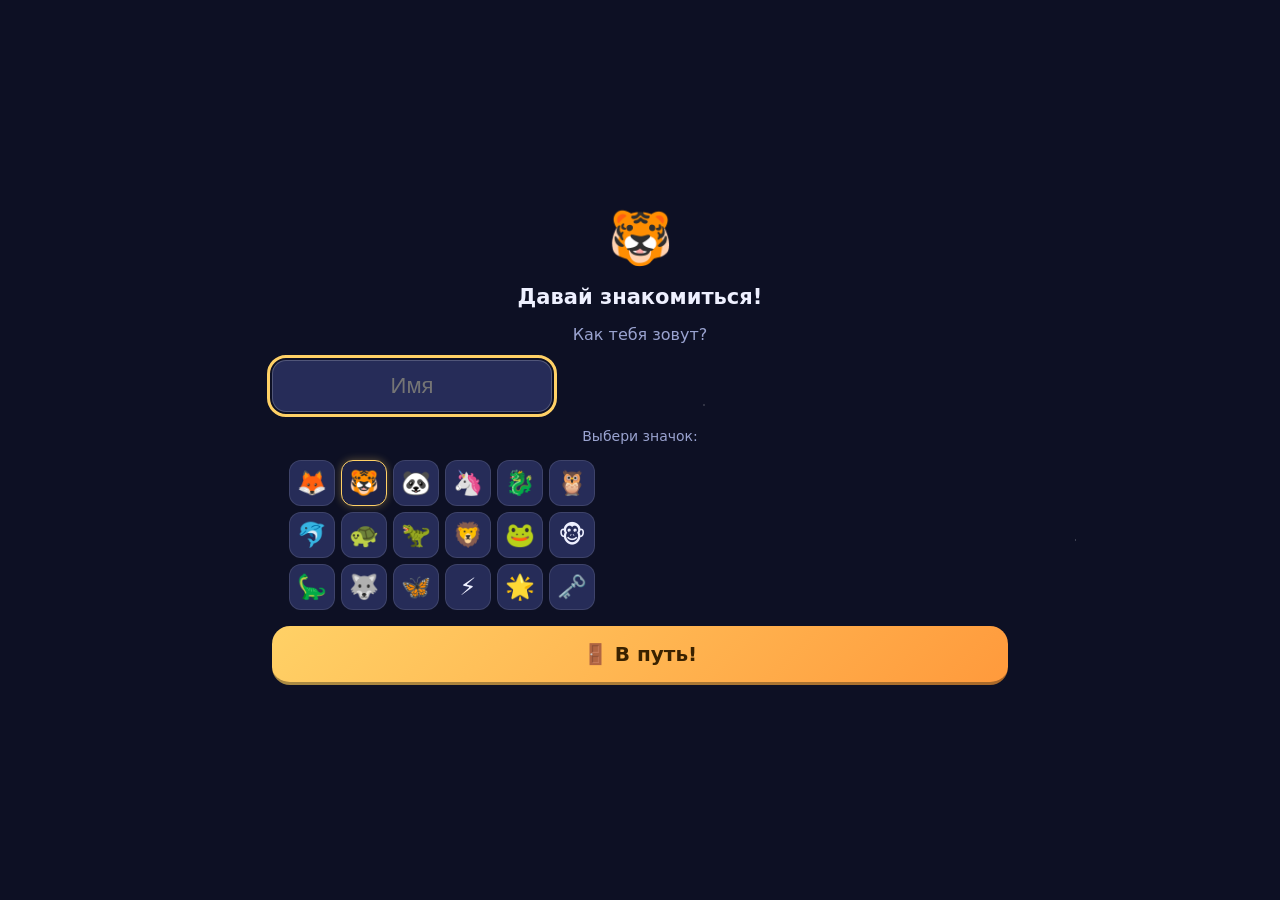
==== commit 5d2ea0f3: "a11y: разрешить зум страницы (WCAG 1.4.4) Убран user-scalable=no из viewport — он блокировал масштаб" ====
--- a/index.html
+++ b/index.html
@@ -2,7 +2,7 @@
 <html lang="ru">
 <head>
 <meta charset="UTF-8">
-<meta name="viewport" content="width=device-width, initial-scale=1.0, user-scalable=no">
+<meta name="viewport" content="width=device-width, initial-scale=1.0">
 <meta name="theme-color" content="#0d1024">
 <link rel="manifest" href="manifest.webmanifest">
 <link rel="icon" href="icon-192.png">
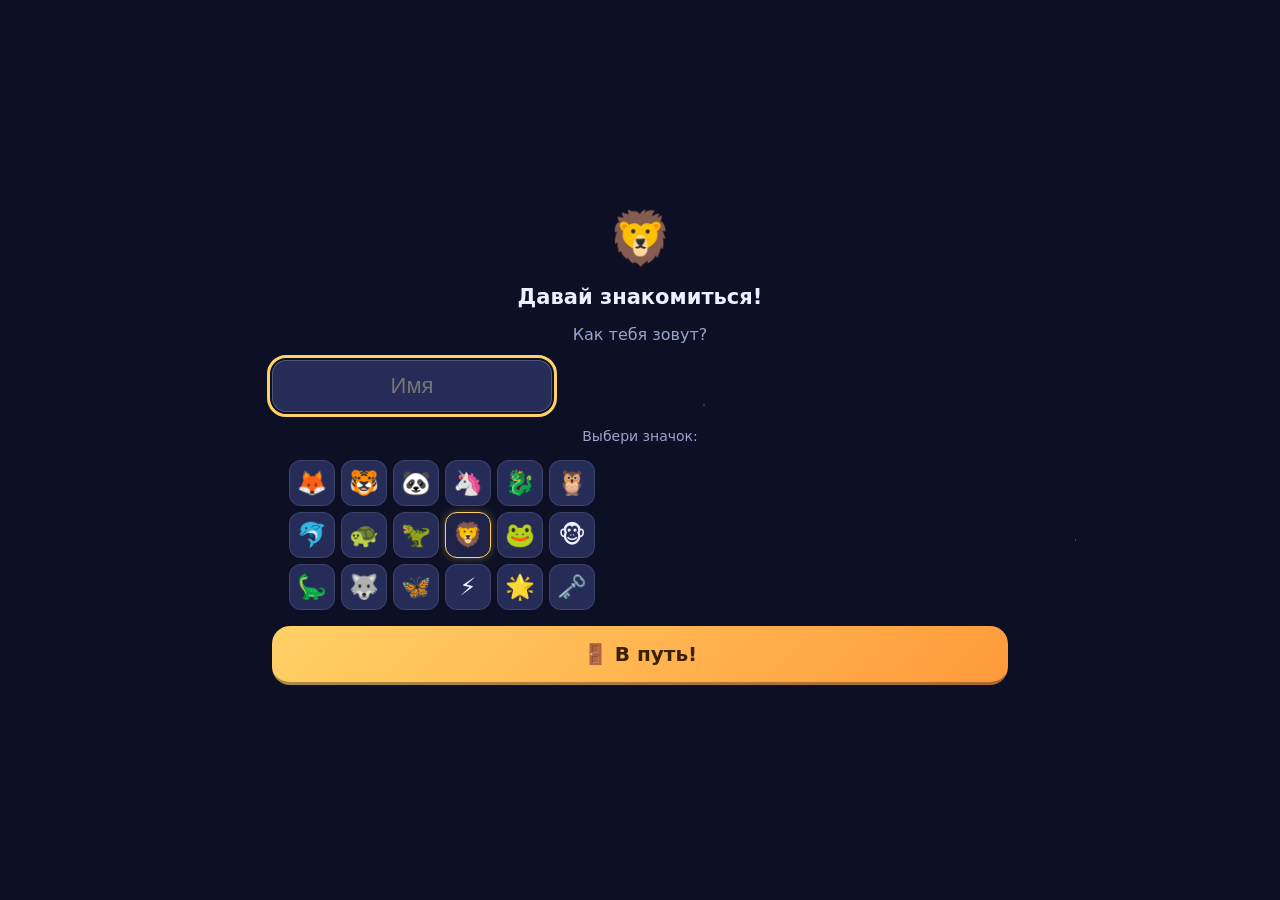
==== commit 07d0684a: "fix: Испытание Мастера — золото требует скорости (баг рангов) trial.times никогда не заполнялся (в о" ====
--- a/index.html
+++ b/index.html
@@ -1354,6 +1354,7 @@
         // честно неверный ответ — знаниевая ошибка, кормит SRS/Уголок; таймаут — только скорость, не незнание
         if(!timedOut){ f.reps++; f.errors++; scheduleNext(f,false); }
       }
+      trial.times.push(ms); // без этого среднее время = 0 и золото (avg<2.5) даётся за любой безошибочный проход
       S.stats.answers++; if(ok) S.stats.correct++;
       save();
       if(!ok) toast(timedOut?"⏳ Время вышло! −1 ❤️":"✗ Мимо! −1 ❤️", 1200);
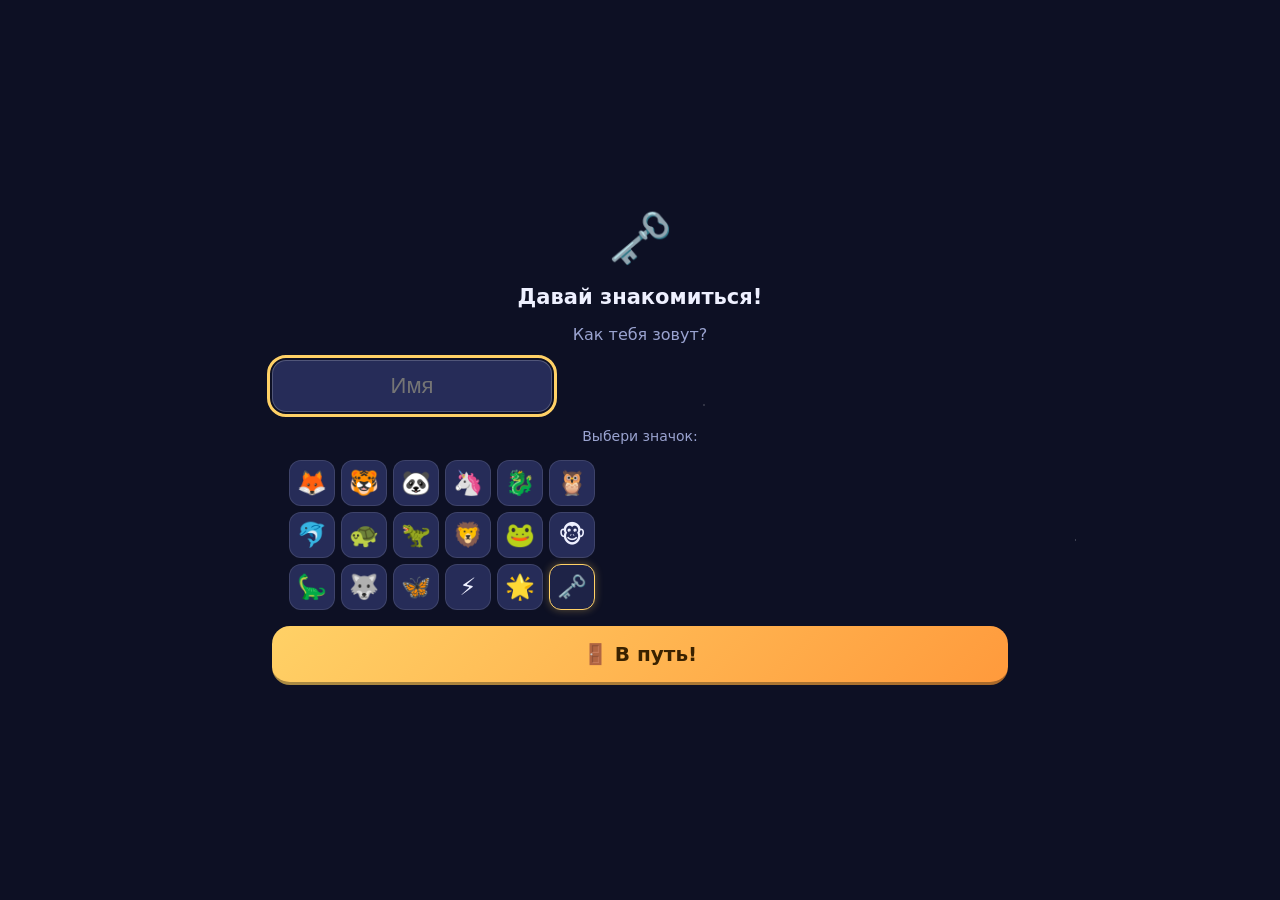
==== commit 60cf1e9f: "feat: заметное предупреждение при отказе сохранения прогресса Раньше ошибки localStorage (переполнен" ====
--- a/index.html
+++ b/index.html
@@ -413,7 +413,31 @@
     stats:{answers:0, correct:0},
   };
 }
-function save(){ if(!curPlayer) return false; try{ localStorage.setItem(playerKey(curPlayer.id), JSON.stringify(S)); return true; }catch(e){ return false; } }
+let saveFailed=false;
+/* Заметное предупреждение при отказе хранилища (квота/приватный режим): иначе
+   прогресс теряется молча. Баннер вне #app — переживает перерисовки render(). */
+function showSaveWarn(on){
+  let el=document.getElementById("saveWarn");
+  if(on){
+    if(!el){
+      el=document.createElement("div"); el.id="saveWarn"; el.setAttribute("role","alert");
+      el.style.cssText="position:fixed;top:0;left:0;right:0;z-index:300;background:#7a2338;color:#fff;padding:9px 12px;text-align:center;font-size:13.5px;line-height:1.35;font-family:system-ui;box-shadow:0 2px 8px #0006;";
+      el.innerHTML="⚠️ Прогресс не сохраняется — на устройстве не хватает места.<br>Скажи взрослому: освободить память или закрыть лишние вкладки браузера.";
+      document.body.appendChild(el);
+    }
+  }else if(el){ el.remove(); }
+}
+function save(){
+  if(!curPlayer) return false;
+  try{
+    localStorage.setItem(playerKey(curPlayer.id), JSON.stringify(S));
+    if(saveFailed){ saveFailed=false; showSaveWarn(false); } // хранилище снова доступно
+    return true;
+  }catch(e){
+    if(!saveFailed){ saveFailed=true; showSaveWarn(true); } // предупреждаем один раз, без спама
+    return false;
+  }
+}
 function load(){
   try{
     const raw = curPlayer ? localStorage.getItem(playerKey(curPlayer.id)) : null;
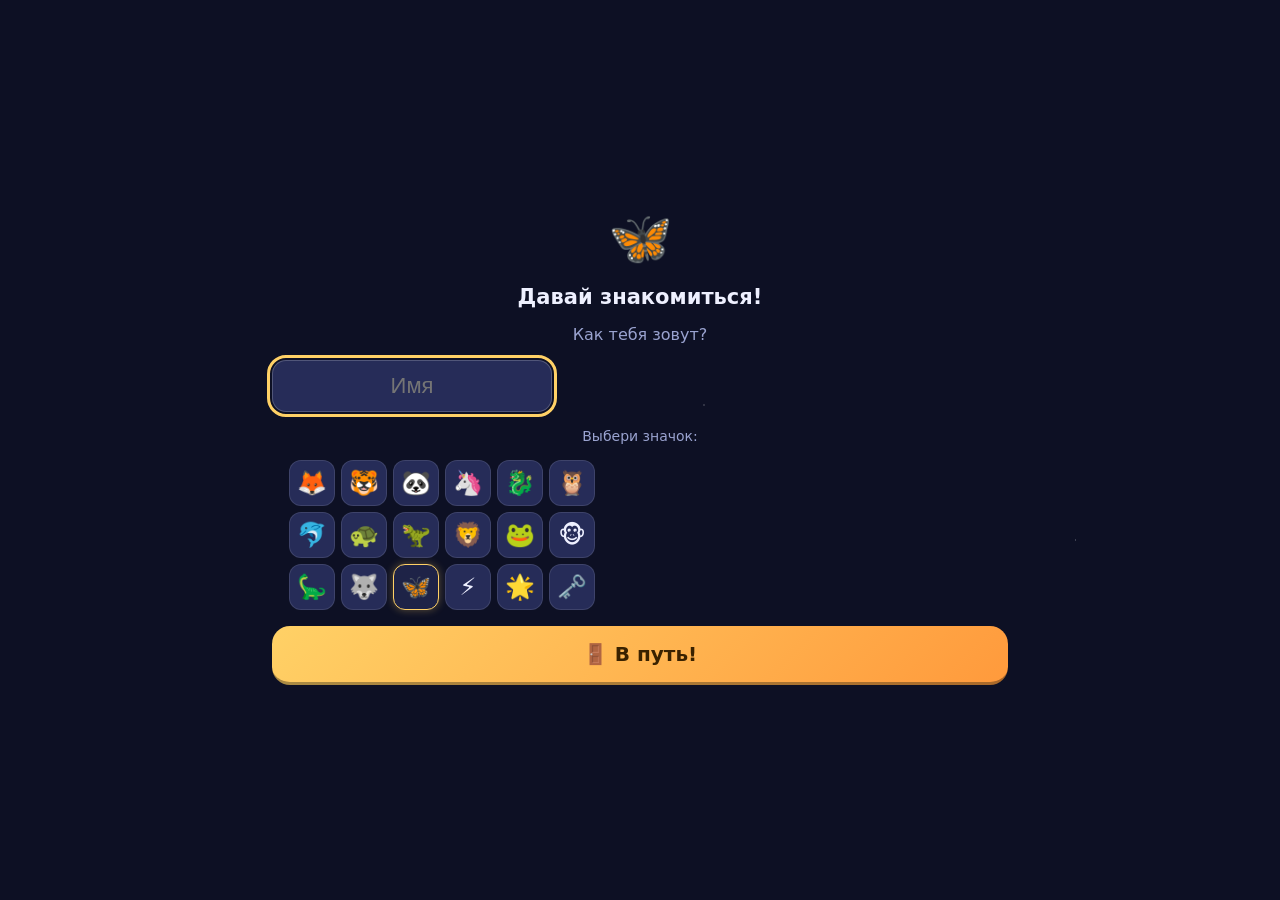
==== commit c86b8e04: "fix: портал засчитывается только за прохождение, не за показ S.portalsThisSession++ стоял в startPor" ====
--- a/index.html
+++ b/index.html
@@ -1821,7 +1821,6 @@
   const qs=[...new Set(tables.map(t=>rnd(byTable[t])))];
   while(qs.length<Math.min(len,openKeys.length)){ const k=rnd(openKeys); if(!qs.includes(k)) qs.push(k); }
   portal={qs:shuffle(qs), i:0, allOk:true};
-  S.portalsThisSession++; save();
   render(`
     <div class="quiz-wrap center col" style="gap:16px;">
       <div style="font-size:64px;">🌀</div>
@@ -1835,6 +1834,7 @@
 };
 window.portalNext = ()=>{
   if(portal.i>=portal.qs.length){
+    S.portalsThisSession++; // засчитываем портал только за прохождение (не за показ/выход)
     let msg;
     if(portal.allOk){
       S.sparks+=20;
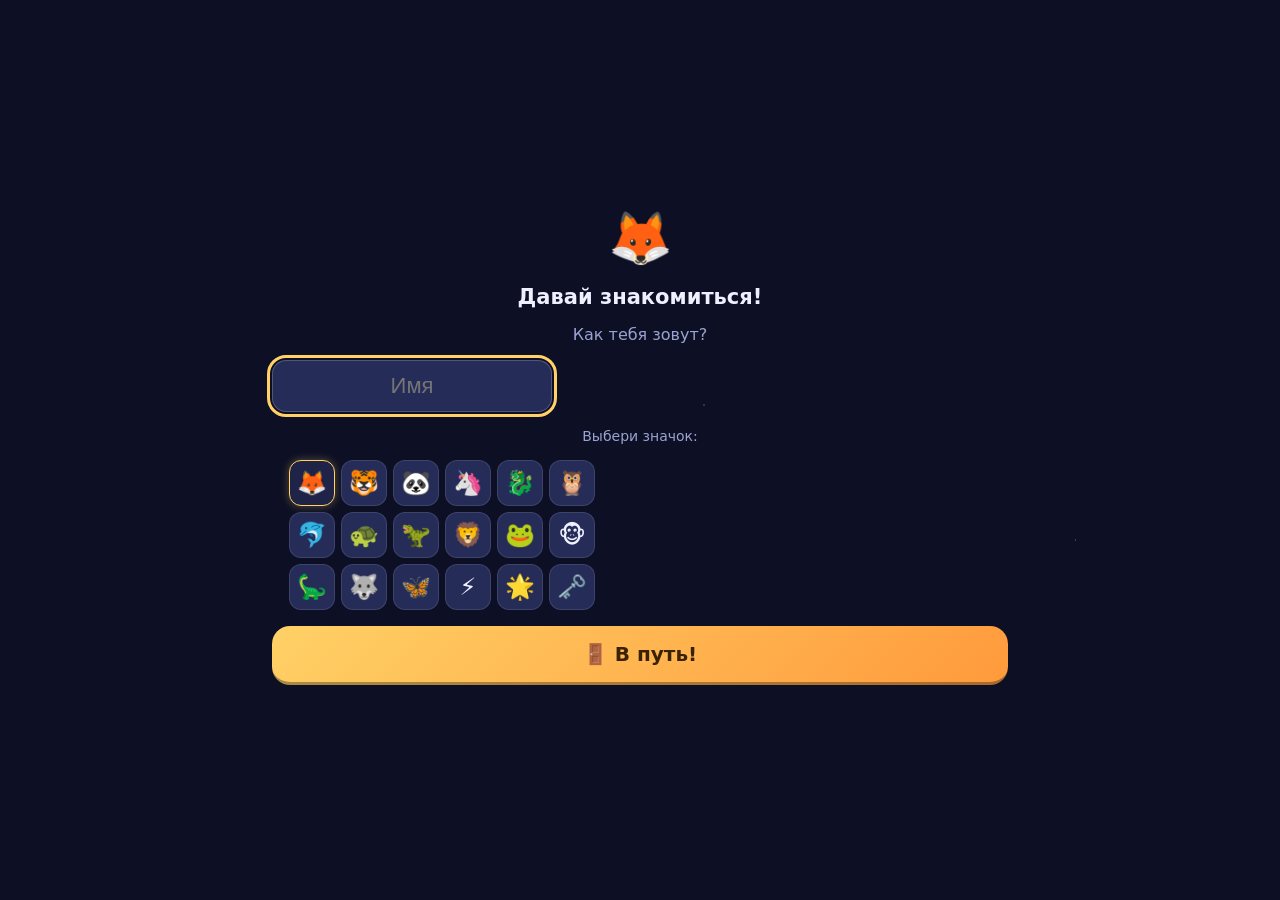
==== commit ea871601: "fix: прогресс босса не превышает цель при флолесс-добивании Бой продолжается, пока открыты трещины (" ====
--- a/index.html
+++ b/index.html
@@ -1636,7 +1636,7 @@
   return `<div class="cracks">${boss.cracks.map((c,i)=>
     `<div class="crack ${c.state==="closed"?"closed":c.state==="failed"?"failed":""} ${i===boss.idx&&c.state==="open"?"current":""}">
       ${c.state==="closed"?"✔":c.state==="failed"?"✖":"⚡"}</div>`).join("")}</div>
-    <div class="bossbar"><div style="width:${boss.closed/boss.need*100}%"></div></div>`;
+    <div class="bossbar"><div style="width:${Math.min(100, boss.closed/boss.need*100)}%"></div></div>`;
 }
 window.bossNext = ()=>{
   if(!boss) return; // бой мог завершиться отступлением
@@ -1662,7 +1662,7 @@
     a:x,b:y, phase:null,
     oneShot:hard, timer:hard?5:undefined, noHint:hard, // Мастер: один выстрел на трещину, на время, без подсказки
     onQuit:()=>{ const bn=boss.n; boss=null; toast("Отступление — тоже разведка. Босс будет ждать."); showLand(bn); },
-    progress:`Закрыто ${boss.closed}/${boss.need}`,
+    progress:`Закрыто ${Math.min(boss.closed, boss.need)}/${boss.need}`,
     headerHtml:`<div class="center"><div class="boss-emoji" style="--landGlow:${L.color}aa;">${L.bossIcon}</div>${bossCracksHtml()}</div>`,
     hint:`«Почти!» — рычит ${esc(L.boss)}. ${hintFor(x,y)}`,
     onDone:(ok,ms)=>{
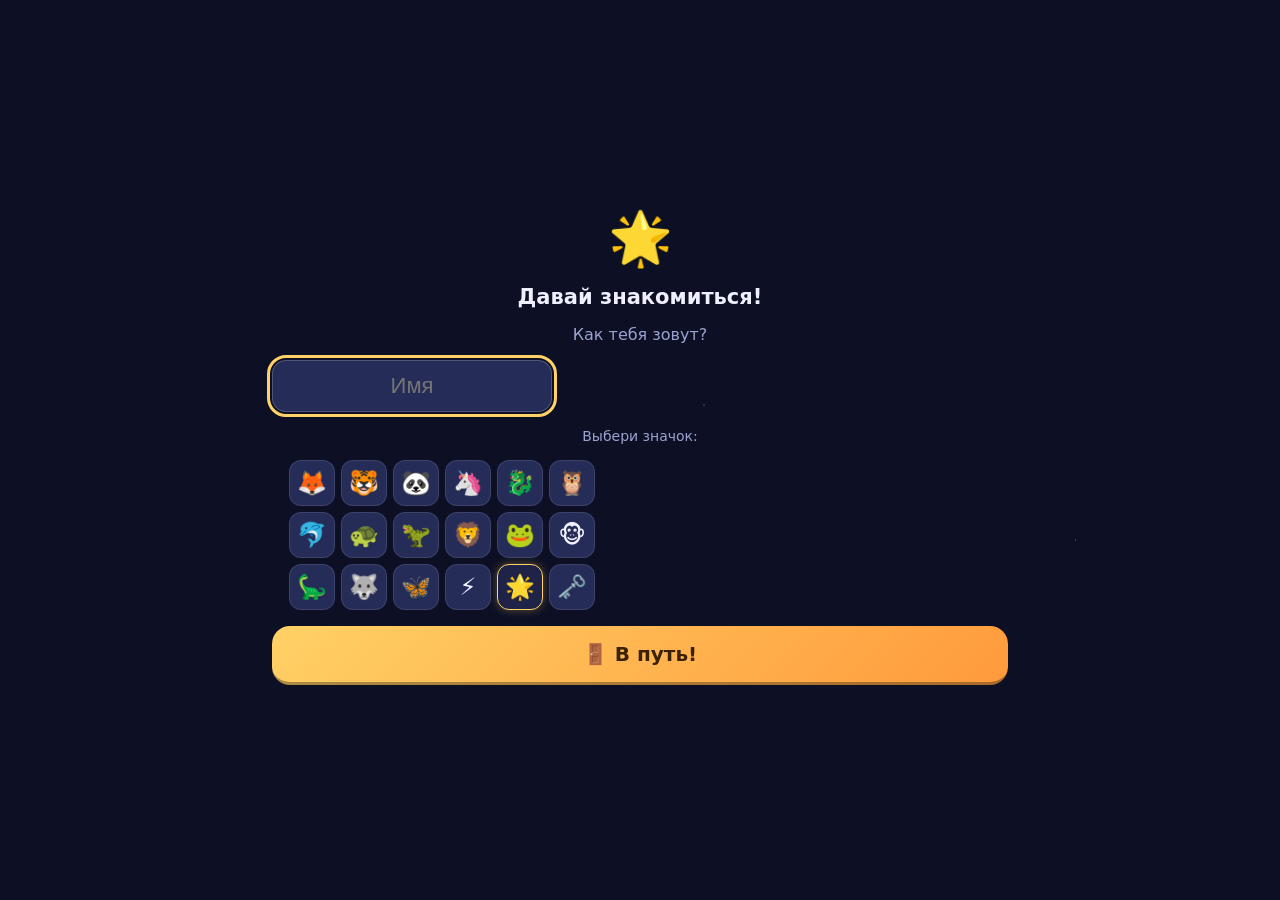
==== commit 97ab343f: "feat: встроенная инструкция «Как играть» (ребёнку и взрослому) Новый экран showHelp с двумя разделам" ====
--- a/index.html
+++ b/index.html
@@ -1180,6 +1180,7 @@
       <button class="btn" onclick="showForge()">⚒️ Кузница</button>
       <button class="btn" onclick="showWorkshop()">🔬 Мастерская</button>
       <button class="btn" onclick="showHall()">🏛️ Зал Славы</button>
+      <button class="btn ghostb" onclick="showHelp()">❓ Как играть</button>
       <button class="btn ghostb" onclick="showParentGate('map')">⚙️ Панель Магистра</button>
     </div>
   `);
@@ -2414,6 +2415,11 @@
         <button class="btn small" style="margin-top:8px;" onclick="showAddPlayer()">＋ Добавить ребёнка</button>
       </div>
       <div class="card">
+        <h3>📖 Как это устроено</h3>
+        <p class="muted" style="font-size:13px; margin:6px 0;">Метод, как помочь ребёнку, про сохранения и приватность — коротко на одном экране.</p>
+        <button class="btn small" onclick="showHelp('grown')">Открыть руководство</button>
+      </div>
+      <div class="card">
         <h3>Данные</h3>
         <p class="muted" style="font-size:13px; margin:6px 0;">Хранится только прогресс по примерам, локально на этом устройстве. Без сети.</p>
         <button class="btn small" style="background:#5b2333;" onclick="parentResetCurrent()">🗑️ Сбросить прогресс этого ребёнка</button>
@@ -2455,6 +2461,113 @@
   });
 };
 
+/* =====================================================================
+   КАК ИГРАТЬ — встроенная инструкция (ребёнку и взрослому)
+   ===================================================================== */
+window.showHelp = (mode)=>{
+  const back = `<button class="btn small ghostb" onclick="showHelp()">← К инструкции</button>`;
+  const toMap = `<button class="btn ghostb" onclick="showMap()">🗺️ На карту</button>`;
+
+  if(mode==="kid"){
+    render(`
+      <div class="topbar">${back}<span class="spacer"></span><span class="chip">🗝️ Для Хранителя</span></div>
+      <div class="col">
+        <h2 class="center">Как играть</h2>
+        <div class="card">
+          <h3>Что нажимать</h3>
+          <p class="muted">Смотри на пример, например <b style="color:var(--text)">6 × 7</b>, и набери ответ на кнопках.
+          Нажми <b style="color:var(--text)">✓</b>, чтобы ответить. Ошибся кнопкой — <b style="color:var(--text)">⌫</b> сотрёт.</p>
+        </div>
+        <div class="card">
+          <h3>🗺️ Карта мира</h3>
+          <p class="muted">На карте — 9 земель. В каждой Врата с примерами. Открывай их правильными ответами.
+          Открыл все Врата земли — идёшь дальше!</p>
+        </div>
+        <div class="card">
+          <h3>⚔️ Секреты Хранителя</h3>
+          <p class="muted" style="line-height:1.7;">
+          • <b style="color:var(--text)">Ошибка — не проигрыш!</b> Врата сами подскажут дорогу. Пробуй ещё раз.<br>
+          • <b style="color:var(--text)">Одна дверь на двоих:</b> знаешь 3×7 — знаешь и 7×3.<br>
+          • <b style="color:var(--text)">Босс</b> 🐉 — чини трещины ответами. Без ошибок — редкое сокровище!<br>
+          • <b style="color:var(--text)">Бой-молния</b> ⚡ — отвечай быстрее 3 секунд и лови молнии.<br>
+          • <b style="color:var(--text)">Портал Хаоса</b> 🌀 — примеры вперемешку, двойные искры.<br>
+          • <b style="color:var(--text)">Искры</b> ✨ — твоё золото. Копи и покупай снаряжение в Кузнице 🔨.</p>
+        </div>
+        <div class="card">
+          <h3>👻 Врата-призраки</h3>
+          <p class="muted">Если долго не заходить, Врата мерцают и тускнеют — забываются. Заглядывай почаще,
+          ответь на пример — и они снова засияют. 🌟</p>
+        </div>
+        <div class="card">
+          <h3>🏆 Твоя цель</h3>
+          <p class="muted">Победи всех боссов, пройди Уголок Забвения 🕯️, а потом — самого Хаоса Забвения.
+          В конце тебя ждёт Диплом Магистра 🏅. Ты справишься!</p>
+        </div>
+        <div class="center">${toMap}</div>
+      </div>
+    `);
+    return;
+  }
+
+  if(mode==="grown"){
+    render(`
+      <div class="topbar">${back}<span class="spacer"></span><span class="chip">👩‍🏫 Для взрослого</span></div>
+      <div class="col">
+        <h2 class="center">Руководство для взрослого</h2>
+        <div class="card">
+          <h3>Что это</h3>
+          <p class="muted">Тренажёр таблицы умножения (×2…×10) для детей ~7–11 лет. В основе — интервальное
+          повторение (пример всплывает, когда начинает забываться) и приёмы-декомпозиции
+          (6×7 = 6×5 + 6×2) — понимание вместо зубрёжки.</p>
+        </div>
+        <div class="card">
+          <h3>Как помочь</h3>
+          <p class="muted" style="line-height:1.7;">
+          • <b style="color:var(--text)">Ошибка — не провал:</b> игра подсказывает, а не ругает. Не подсказывайте ответ сразу.<br>
+          • <b style="color:var(--text)">5–10 минут в день</b> лучше, чем один долгий раз в неделю.<br>
+          • Если пример «не даётся» — загляните в <b style="color:var(--text)">Уголок Забвения</b>: он собирает то, что убегает.<br>
+          • Хвалите за попытку, а не только за верный ответ.</p>
+        </div>
+        <div class="card">
+          <h3>Темп и настройки</h3>
+          <p class="muted">Профиль темпа и режимы (звук, спокойный режим, меньше анимаций, частота Портала)
+          настраиваются в <b style="color:var(--text)">Панели Магистра</b> — отдельно для каждого ребёнка.</p>
+          <button class="btn small" style="margin-top:8px;" onclick="showParentGate('map')">⚙️ Открыть Панель Магистра</button>
+        </div>
+        <div class="card">
+          <h3>💾 Про сохранения</h3>
+          <p class="muted" style="line-height:1.6;">Прогресс хранится <b style="color:var(--text)">в этом браузере, на этом устройстве</b>,
+          и между устройствами не синхронизируется — пусть ребёнок играет на одном.
+          Не очищайте «данные сайта» — это сотрёт прогресс. Если вверху появился
+          <b style="color:var(--bad)">красный баннер</b> — на устройстве кончилось место.</p>
+        </div>
+        <div class="card">
+          <h3>🔒 Приватность</h3>
+          <p class="muted">Нет аккаунтов, рекламы и сбора данных — ничего не отправляется в интернет.
+          На один планшет можно завести несколько детей: у каждого свой профиль в «Кто играет?».</p>
+        </div>
+        <div class="center">${toMap}</div>
+      </div>
+    `);
+    return;
+  }
+
+  // страница выбора
+  render(`
+    <div class="topbar">
+      <button class="btn small ghostb" onclick="showMap()">← На карту</button>
+      <span class="spacer"></span><span class="chip">❓ Как играть</span>
+    </div>
+    <div class="quiz-wrap center col" style="gap:16px;">
+      <div style="font-size:60px;">🗝️</div>
+      <h2>Как играть</h2>
+      <p class="muted" style="max-width:420px; margin:0 auto;">Короткая инструкция. Выбери, кто читает.</p>
+      <button class="btn primary big" onclick="showHelp('kid')">🗝️ Я играю — покажи мне</button>
+      <button class="btn big" onclick="showHelp('grown')">👩‍🏫 Я взрослый — как это устроено</button>
+    </div>
+  `);
+};
+
 /* ---------------- Старт ---------------- */
 window.showTitle = showTitle;
 (function boot(){
